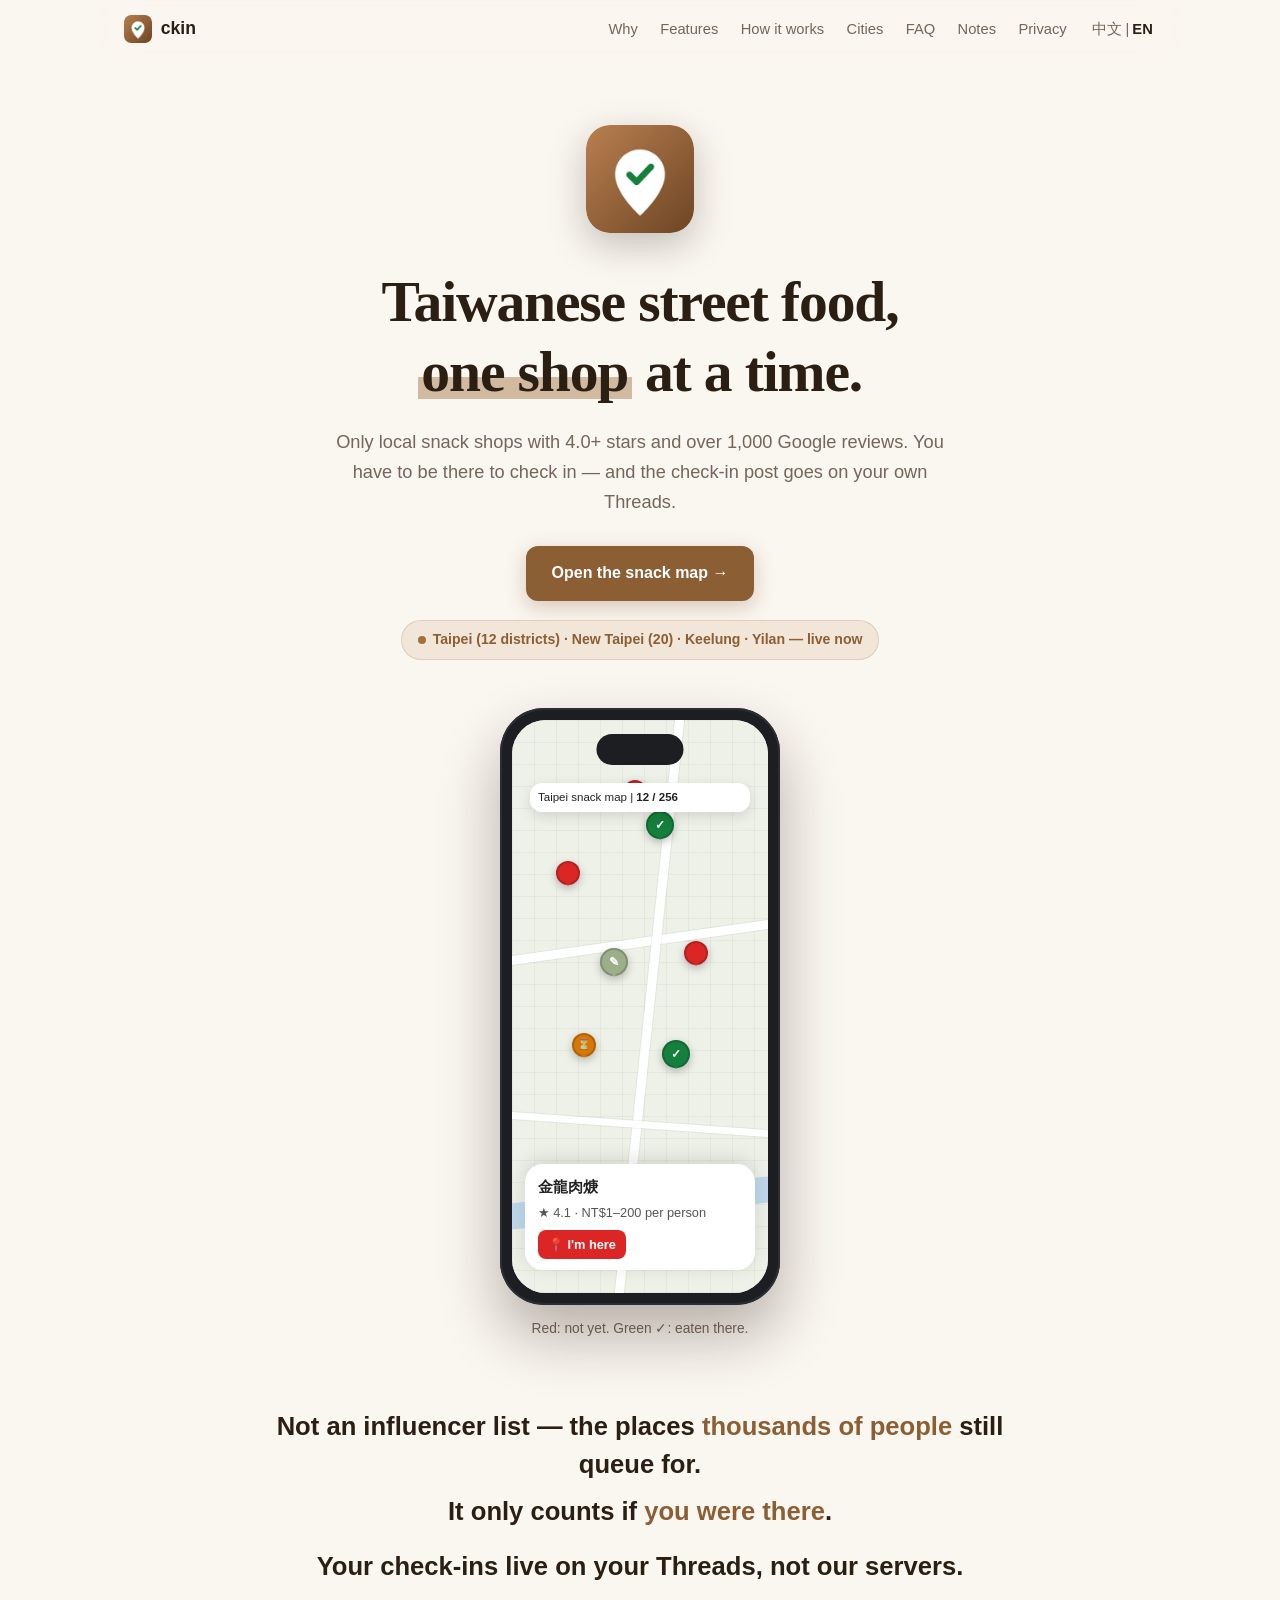
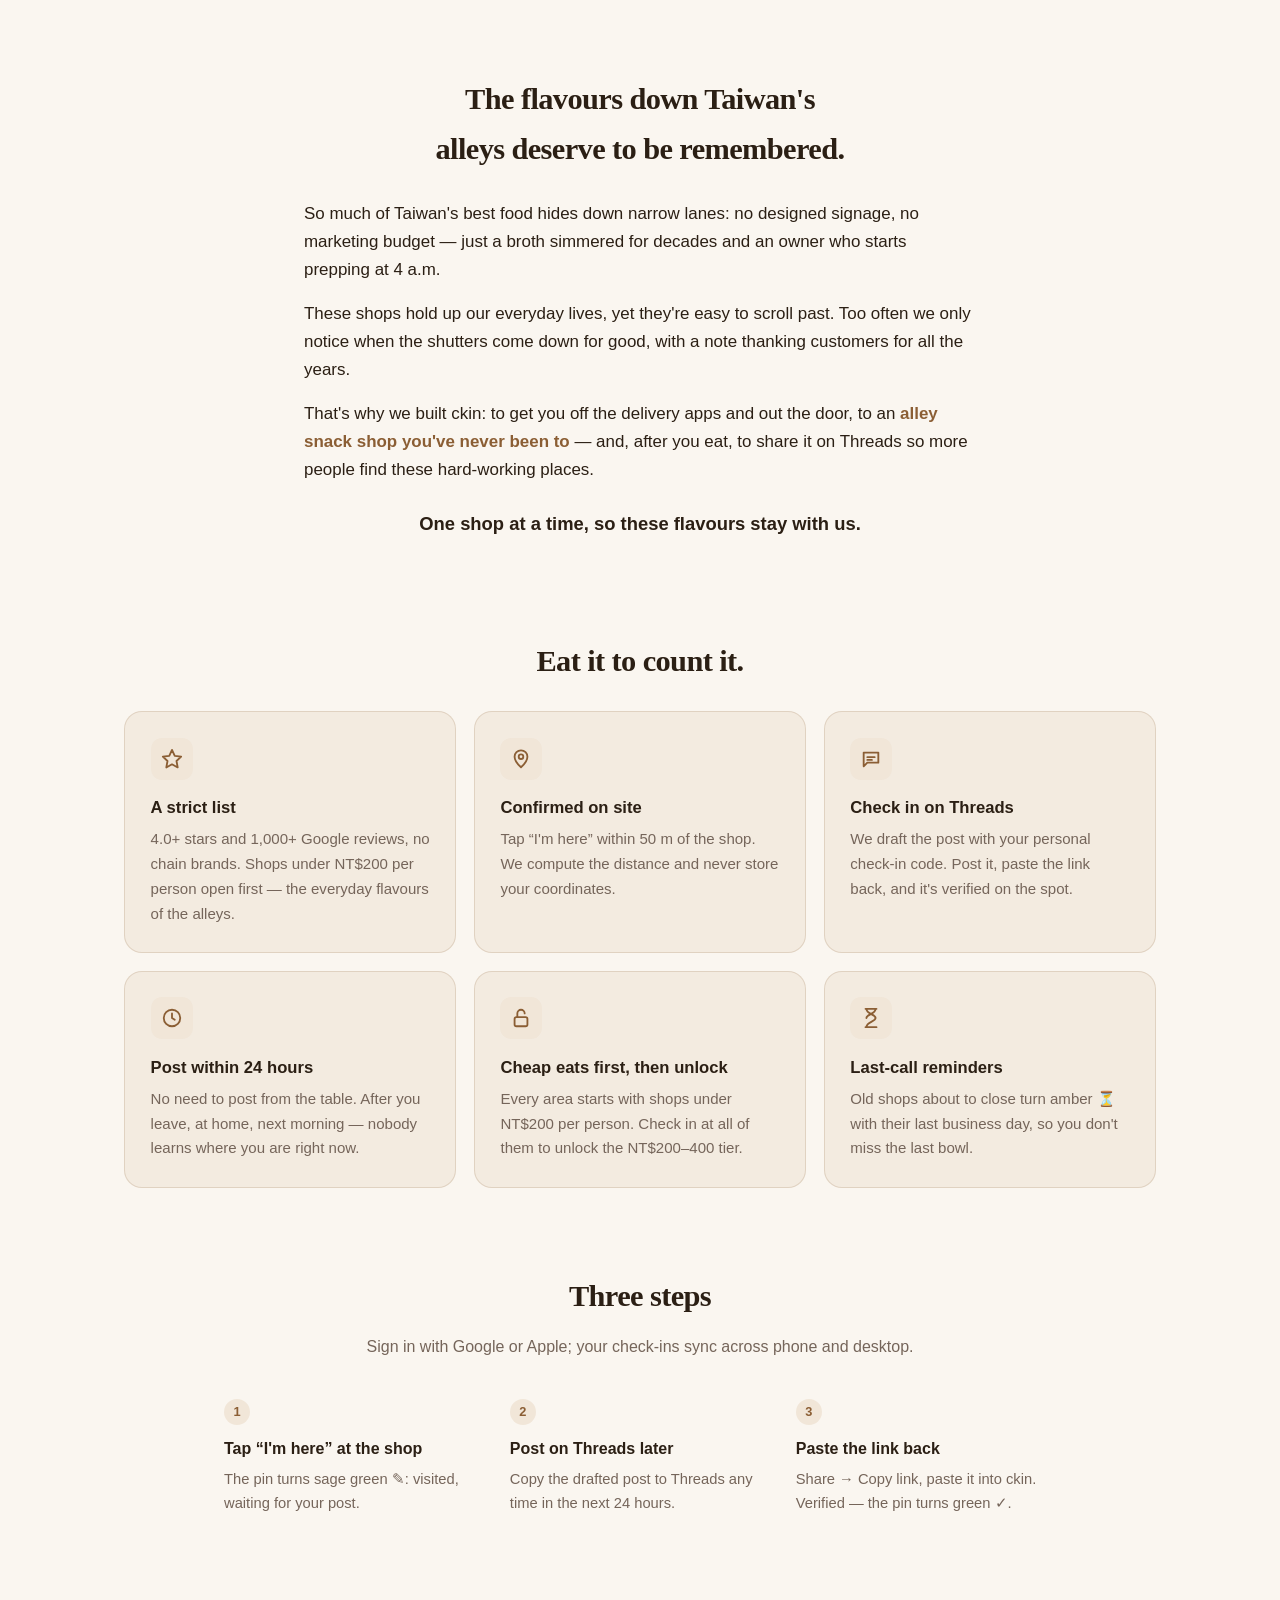
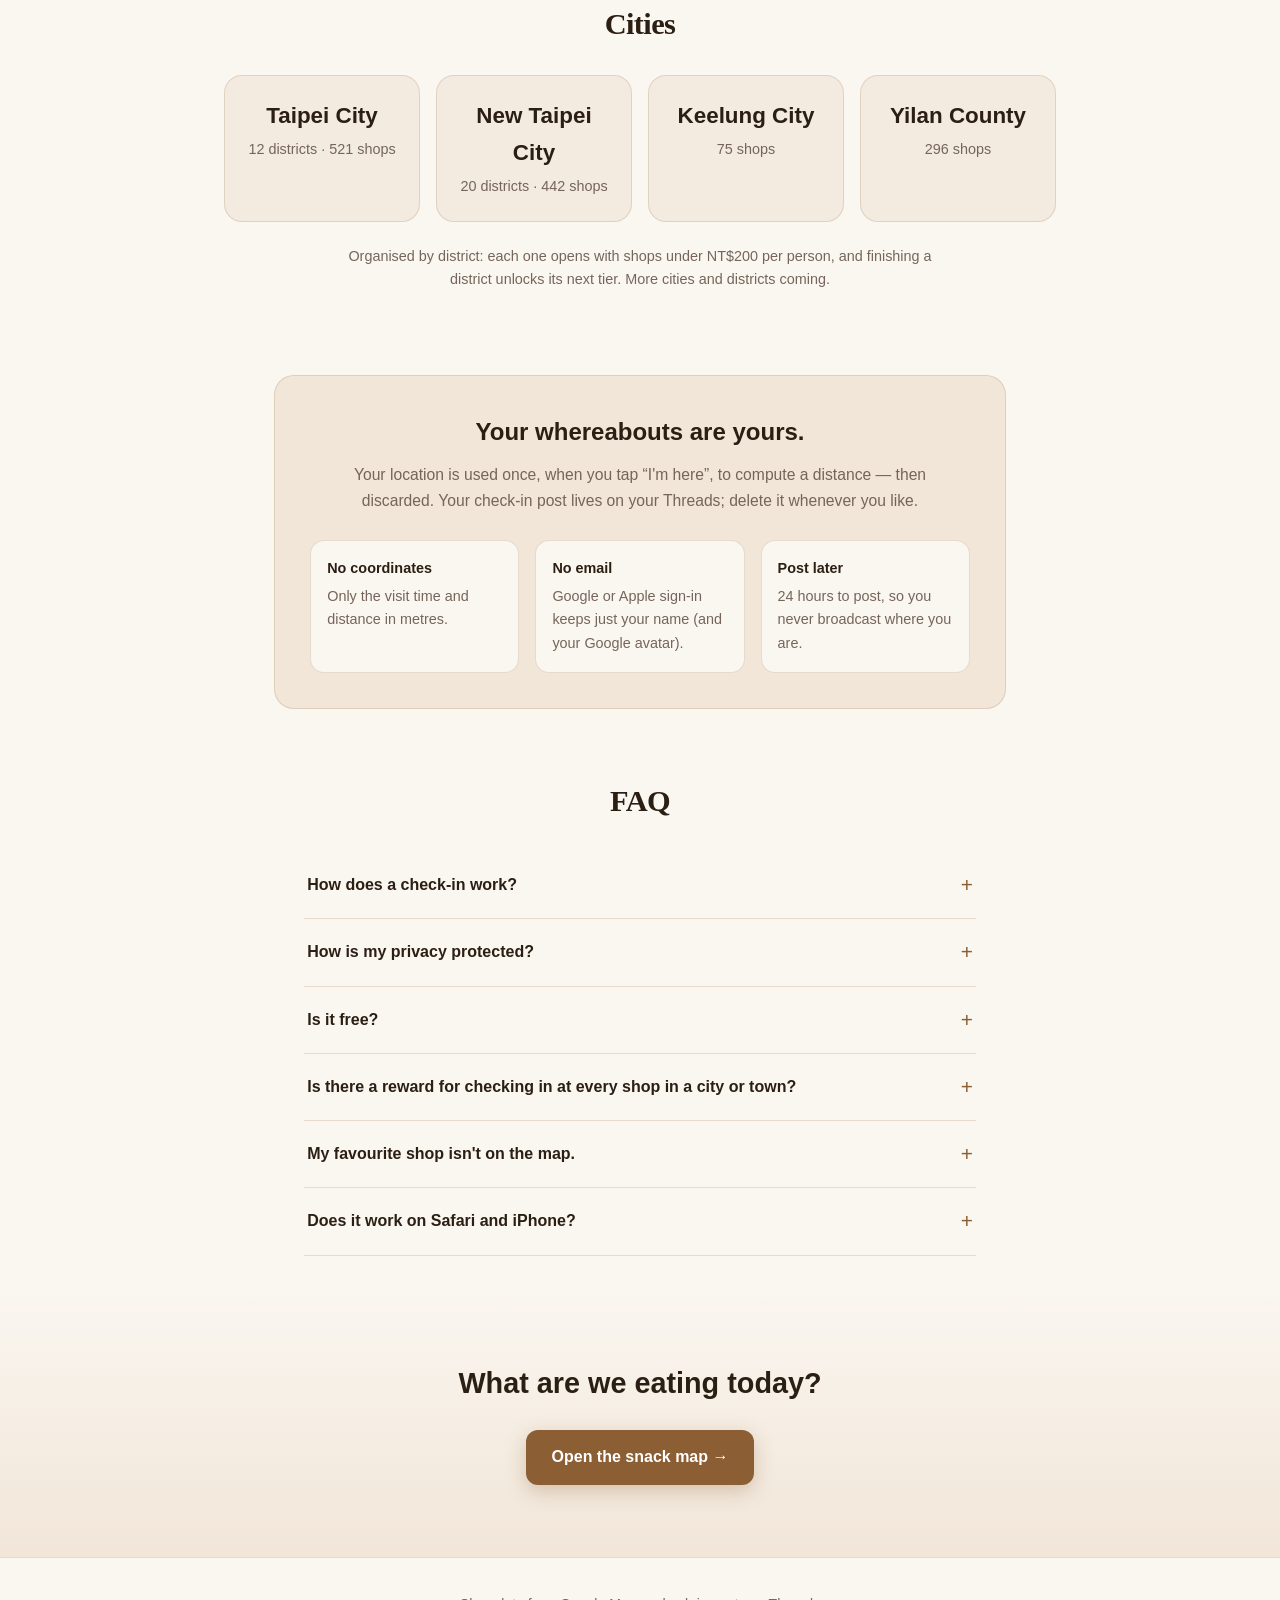
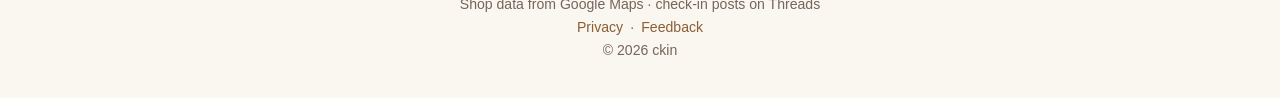
==== en/index.html @ 85f46db8 "Privacy: Sign in with Apple, account linking and in-app deletion" ====
<!DOCTYPE html>
<html lang="en">
<head>
  <meta charset="utf-8">
  <meta name="viewport" content="width=device-width, initial-scale=1">
  <title>ckin — Taiwanese street food, one shop at a time.</title>
  <meta name="description" content="A check-in map of Taiwan's best-loved snack shops: 4.0+ stars and 1,000+ Google reviews. Check in on site, post it on Threads, unlock the next price tier.">
  <meta property="og:title" content="ckin — Taiwanese street food, one shop at a time.">
  <meta property="og:description" content="Snack shops thousands of people have rated. It only counts if you were there — and your check-in lives on your own Threads.">
  <meta property="og:image" content="https://www.ckin.cc/en/og.png">
  <meta property="og:url" content="https://www.ckin.cc/en/">
  <meta property="og:type" content="website">
  <meta property="og:image:width" content="1200">
  <meta property="og:image:height" content="630">
  <meta property="og:site_name" content="ckin">
  <meta property="og:locale" content="en_US">
  <meta name="twitter:card" content="summary_large_image">
  <meta name="twitter:image" content="https://www.ckin.cc/en/og.png">
  <link rel="alternate" hreflang="zh-Hant" href="https://www.ckin.cc/">
  <link rel="alternate" hreflang="en" href="https://www.ckin.cc/en/">
  <link rel="alternate" hreflang="x-default" href="https://www.ckin.cc/">
  <link rel="canonical" href="https://www.ckin.cc/en/">
  <link rel="icon" type="image/png" href="/favicon.png">
  <link rel="apple-touch-icon" href="/apple-touch-icon.png">
  <meta name="theme-color" content="#8B5E34">
  <link rel="stylesheet" href="/site.css">
</head>
<body>
  <nav>
    <a class="brand" href="/en/"><img src="/icon.png" alt="" width="28" height="28">ckin</a>
    <div class="links">
      <a href="#story">Why</a>
      <a href="#features">Features</a>
      <a href="#how">How it works</a>
      <a href="#cities">Cities</a>
      <a href="#faq">FAQ</a>
      <a href="/zh/notes/">Notes</a>
      <a href="/privacy/">Privacy</a>
      <span class="lang"><a href="/">中文</a>|<a class="active" href="/en/">EN</a></span>
    </div>
  </nav>

  <header class="hero">
    <img class="app-icon" src="/icon.png" alt="ckin" width="108" height="108">
    <h1>Taiwanese street food, <em>one shop</em> at a time.</h1>
    <p class="sub">Only local snack shops with 4.0+ stars and over 1,000 Google reviews. You have to be there to check in — and the check-in post goes on your own Threads.</p>
    <div class="hero-cta"><a class="cta" href="https://ckin.cc/taipei">Open the snack map →</a></div>
    <span class="badge">Taipei (12 districts) · New Taipei (20) · Keelung · Yilan — live now</span>

    <div class="phone" aria-hidden="true">
      <div class="screen">
        <div class="island"></div>
        <div class="map">
          <i class="road r1"></i><i class="road r2"></i><i class="road r3"></i><i class="river"></i>
          <span class="pin todo" style="left:22%;top:30%"></span>
          <span class="pin done" style="left:58%;top:22%">✓</span>
          <span class="pin visited" style="left:40%;top:46%">✎</span>
          <span class="pin todo" style="left:72%;top:44%"></span>
          <span class="pin closing" style="left:28%;top:60%">⏳</span>
          <span class="pin done" style="left:64%;top:62%">✓</span>
          <span class="pin todo" style="left:48%;top:16%"></span>
        </div>
        <div class="mapchip">Taipei snack map | <b>12 / 256</b></div>
        <div class="sheet">
          <b>金龍肉焿</b>
          <span>★ 4.1 · NT$1–200 per person</span>
          <span class="go">📍 I'm here</span>
        </div>
      </div>
    </div>
    <p class="caption">Red: not yet. Green ✓: eaten there.</p>
  </header>

  <section class="stance" aria-label="What we believe">
    <p>Not an influencer list — the places <em>thousands of people</em> still queue for.</p>
    <p>It only counts if <em>you were there</em>.</p>
    <p class="last">Your check-ins live on your Threads, not our servers.</p>
  </section>

  <section class="story" id="story" aria-labelledby="story-title">
    <h2 id="story-title" class="section-title">The flavours down Taiwan's alleys deserve to be remembered.</h2>
    <p>So much of Taiwan's best food hides down narrow lanes: no designed signage, no marketing budget — just a broth simmered for decades and an owner who starts prepping at 4 a.m.</p>
    <p>These shops hold up our everyday lives, yet they're easy to scroll past. Too often we only notice when the shutters come down for good, with a note thanking customers for all the years.</p>
    <p>That's why we built ckin: to get you off the delivery apps and out the door, to an <em>alley snack shop you've never been to</em> — and, after you eat, to share it on Threads so more people find these hard-working places.</p>
    <p class="sign">One shop at a time, so these flavours stay with us.</p>
  </section>

  <section class="features" id="features">
    <h2 class="section-title">Eat it to count it.</h2>
    <div class="features-grid">
      <div class="feature"><div class="icon"><svg viewBox="0 0 24 24"><path d="M12 2l3 6.5 7 .9-5.1 4.8 1.3 7-6.2-3.4-6.2 3.4 1.3-7L2 9.4l7-.9z"/></svg></div>
        <h3>A strict list</h3><p>4.0+ stars and 1,000+ Google reviews, no chain brands. Shops under NT$200 per person open first — the everyday flavours of the alleys.</p></div>
      <div class="feature"><div class="icon"><svg viewBox="0 0 24 24"><path d="M12 21s-7-6.2-7-11.5A7 7 0 0 1 19 9.5C19 14.8 12 21 12 21z"/><circle cx="12" cy="9.5" r="2.5"/></svg></div>
        <h3>Confirmed on site</h3><p>Tap “I'm here” within 50 m of the shop. We compute the distance and never store your coordinates.</p></div>
      <div class="feature"><div class="icon"><svg viewBox="0 0 24 24"><path d="M4 5h16v11H8l-4 4z"/><path d="M8 10h8M8 13h5"/></svg></div>
        <h3>Check in on Threads</h3><p>We draft the post with your personal check-in code. Post it, paste the link back, and it's verified on the spot.</p></div>
      <div class="feature"><div class="icon"><svg viewBox="0 0 24 24"><circle cx="12" cy="12" r="9"/><path d="M12 7v5l3 2"/></svg></div>
        <h3>Post within 24 hours</h3><p>No need to post from the table. After you leave, at home, next morning — nobody learns where you are right now.</p></div>
      <div class="feature"><div class="icon"><svg viewBox="0 0 24 24"><rect x="5" y="11" width="14" height="10" rx="2"/><path d="M8 11V7a4 4 0 0 1 8 0"/></svg></div>
        <h3>Cheap eats first, then unlock</h3><p>Every area starts with shops under NT$200 per person. Check in at all of them to unlock the NT$200–400 tier.</p></div>
      <div class="feature"><div class="icon"><svg viewBox="0 0 24 24"><path d="M6 2h12M6 22h12M7 2c0 6 10 6 10 10S7 16 7 22M17 2c0 6-10 6-10 10"/></svg></div>
        <h3>Last-call reminders</h3><p>Old shops about to close turn amber ⏳ with their last business day, so you don't miss the last bowl.</p></div>
    </div>
  </section>

  <section class="how" id="how">
    <h2 class="section-title">Three steps</h2>
    <p class="section-sub">Sign in with Google or Apple; your check-ins sync across phone and desktop.</p>
    <div class="steps">
      <div class="step"><div class="num">1</div><h3>Tap “I'm here” at the shop</h3><p>The pin turns sage green ✎: visited, waiting for your post.</p></div>
      <div class="step"><div class="num">2</div><h3>Post on Threads later</h3><p>Copy the drafted post to Threads any time in the next 24 hours.</p></div>
      <div class="step"><div class="num">3</div><h3>Paste the link back</h3><p>Share → Copy link, paste it into ckin. Verified — the pin turns green ✓.</p></div>
    </div>
  </section>

  <section class="cities" id="cities">
    <h2 class="section-title">Cities</h2>
    <div class="city-grid">
      <a class="city" href="https://ckin.cc/taipei"><b>Taipei City</b><span>12 districts · 521 shops</span></a>
      <a class="city" href="https://ckin.cc/newtaipei"><b>New Taipei City</b><span>20 districts · 442 shops</span></a>
      <a class="city" href="https://ckin.cc/keelung"><b>Keelung City</b><span>75 shops</span></a>
      <a class="city" href="https://ckin.cc/yilan"><b>Yilan County</b><span>296 shops</span></a>
    </div>
    <p class="plans-note">Organised by district: each one opens with shops under NT$200 per person, and finishing a district unlocks its next tier. More cities and districts coming.</p>
  </section>

  <section class="privacy">
    <div class="privacy-card">
      <h2>Your whereabouts are yours.</h2>
      <p>Your location is used once, when you tap “I'm here”, to compute a distance — then discarded. Your check-in post lives on your Threads; delete it whenever you like.</p>
      <div class="pillars">
        <div class="pillar"><b>No coordinates</b><span>Only the visit time and distance in metres.</span></div>
        <div class="pillar"><b>No email</b><span>Google or Apple sign-in keeps just your name (and your Google avatar).</span></div>
        <div class="pillar"><b>Post later</b><span>24 hours to post, so you never broadcast where you are.</span></div>
      </div>
    </div>
  </section>

  <section class="faq" id="faq">
    <h2 class="section-title">FAQ</h2>
    <details><summary>How does a check-in work?</summary>
      <p>① At the shop, open its card and tap “📍 I'm here”. ② We draft a post with the shop's link and your personal check-in code (the <code>?c=CK…</code> at the end) — post it on Threads. ③ Tap Share → Copy link on your post and paste it into ckin. We read that public post, confirm your code, and the pin turns green ✓. Codes are unique per person and shop, so someone else's post won't work.</p></details>
    <details><summary>How is my privacy protected?</summary>
      <p>Your location is sent only when you tap “I'm here”, used to compute a distance, and not kept — we store only the visit time and distance. Google or Apple sign-in keeps your name (and your Google avatar), not your email, and you can delete your account from the account menu at any time. We read only the one public Threads post you paste; no Threads authorization needed. You have 24 hours to post, so your post never reveals where you are right now. See the <a href="/privacy/">privacy policy</a>.</p></details>
    <details><summary>Is it free?</summary>
      <p>Checking in is completely free. Each area starts with shops under NT$200 per person; check in at all of them to unlock the next price tier.</p></details>
    <details><summary>Is there a reward for checking in at every shop in a city or town?</summary>
      <p>Yes. We're designing an achievement system with badges for people who complete every check-in in a city or town. Every check-in you make now will count.</p></details>
    <details><summary>My favourite shop isn't on the map.</summary>
      <p>It may be locked: pricier shops appear once you've checked in at every shop in the area's current tier. Otherwise it probably has fewer than 1,000 Google reviews or a rating below 4.0. Suggest it on <a href="https://github.com/oablab/ckin-site/issues">GitHub Issues</a> with a Google Maps link — we may lower the review threshold to bring in more small shops. New cities and closed shops are welcome there too.</p></details>
    <details><summary>Does it work on Safari and iPhone?</summary>
      <p>Yes. On iPhone and Safari, Google sign-in uses a full-page redirect. Allow Safari to use your location when checking in (Settings → Privacy → Location Services → Safari).</p></details>
  </section>

  <section class="bottom-cta">
    <h2>What are we eating today?</h2>
    <a class="cta" href="https://ckin.cc/taipei">Open the snack map →</a>
  </section>

  <footer>
    <div>Shop data from Google Maps · check-in posts on Threads</div>
    <div><a href="/privacy/">Privacy</a> · <a href="https://github.com/oablab/ckin-site/issues">Feedback</a></div>
    <div>© 2026 ckin</div>
  </footer>
</body>
</html>
---- site.css ----
/* ckin — shared site styles. Layout conventions follow odimeet.app / foldic.app. */
:root {
  --accent: #A0703F;        /* 茶湯棕 */
  --accent-deep: #8B5E34;
  --accent-tint: #F1E6D8;
  --ink: #2B1F14;
  --muted: #75655A;
  --bg: #FAF6F0;
  --card: #F3EBE0;
  --border: rgba(139, 94, 52, 0.18);
  --shadow: 0 24px 80px rgba(43, 31, 20, 0.16);
  --done: #15803d; --todo: #dc2626; --visited: #9caf88; --closing: #d97706;
}
@media (prefers-color-scheme: dark) {
  :root {
    --accent: #C9955F;
    --accent-deep: #DDB07E;
    --accent-tint: #33271B;
    --ink: #F1EAE1;
    --muted: #B3A392;
    --bg: #151110;
    --card: #1F1915;
    --border: rgba(201, 149, 95, 0.22);
    --shadow: 0 24px 80px rgba(0, 0, 0, 0.55);
  }
}
* { box-sizing: border-box; margin: 0; padding: 0; }
html { scroll-behavior: smooth; }
body {
  font-family: "PingFang TC", "SF Pro TC", -apple-system, BlinkMacSystemFont, "Noto Sans TC", "Heiti TC", "Microsoft JhengHei", sans-serif;
  color: var(--ink); background: var(--bg); line-height: 1.75; letter-spacing: 0.01em; -webkit-font-smoothing: antialiased;
}
html[lang="en"] body { font-family: -apple-system, BlinkMacSystemFont, "SF Pro Text", "Segoe UI", Roboto, sans-serif; line-height: 1.65; letter-spacing: 0; }
a:focus-visible, summary:focus-visible { outline: 3px solid var(--accent); outline-offset: 3px; border-radius: 6px; }

nav {
  position: sticky; top: 0; z-index: 10;
  display: flex; align-items: center; justify-content: space-between;
  max-width: 1080px; margin: 0 auto; padding: 0.9rem 1.5rem;
  backdrop-filter: saturate(180%) blur(16px); background: color-mix(in srgb, var(--bg) 78%, transparent);
}
nav .brand { display: flex; align-items: center; gap: 0.55rem; font-weight: 800; font-size: 1.1rem; text-decoration: none; color: var(--ink); }
nav .brand img { width: 28px; height: 28px; border-radius: 7px; }
nav .links { display: flex; align-items: center; flex-wrap: wrap; }
nav .links a { color: var(--muted); text-decoration: none; margin-left: 1.4rem; font-size: 0.92rem; }
nav .links a:hover { color: var(--accent-deep); }
nav .lang { margin-left: 1.4rem; font-size: 0.9rem; color: var(--muted); }
nav .lang a { margin: 0 0.15rem; }
nav .lang a.active { color: var(--ink); font-weight: 700; }
/* Mobile: brand on top, links in one horizontally scrollable row (keeps the sticky nav short). */
@media (max-width: 720px) {
  nav { flex-direction: column; align-items: stretch; gap: 0.3rem; padding: 0.55rem 1rem 0.45rem; }
  nav .brand { justify-content: center; }
  nav .links { flex-wrap: nowrap; overflow-x: auto; gap: 1.1rem; justify-content: flex-start; scrollbar-width: none;
    -webkit-overflow-scrolling: touch; mask-image: linear-gradient(90deg, #000 88%, transparent); padding-bottom: 2px; }
  nav .links::-webkit-scrollbar { display: none; }
  nav .links a, nav .lang { margin-left: 0; font-size: 0.86rem; white-space: nowrap; flex: 0 0 auto; }
  @media (min-width: 420px) { nav .links { justify-content: center; mask-image: none; } }
}

.hero { max-width: 1080px; margin: 0 auto; padding: 4.2rem 1.5rem 0; text-align: center; }
.hero .app-icon { width: 108px; height: 108px; border-radius: 24px; box-shadow: 0 12px 36px rgba(43, 29, 20, 0.25); margin-bottom: 1.6rem; }
.hero h1 { font-size: clamp(2.3rem, 7vw, 3.6rem); line-height: 1.22; font-weight: 900; max-width: 860px; margin: 0 auto; text-wrap: balance; }
html[lang="en"] .hero h1 { font-family: "New York", Georgia, "Times New Roman", serif; font-weight: 700; letter-spacing: -0.02em; }
.hero h1 em {
  font-style: normal; padding: 0 0.06em;
  background: linear-gradient(transparent 58%, color-mix(in srgb, var(--accent) 45%, transparent) 58%, color-mix(in srgb, var(--accent) 45%, transparent) 94%, transparent 94%);
}
.hero p.sub { color: var(--muted); font-size: 1.14rem; max-width: 640px; margin: 1.2rem auto 0; }
.hero-cta { margin-top: 1.8rem; }
.badge {
  display: inline-flex; align-items: center; gap: 0.45rem; margin-top: 1.2rem;
  font-size: 0.88rem; font-weight: 600; color: var(--accent-deep);
  background: var(--accent-tint); border: 1px solid var(--border); padding: 0.45rem 1rem; border-radius: 999px;
}
.badge::before { content: ""; width: 8px; height: 8px; border-radius: 50%; background: var(--accent); animation: pulse 2.4s ease-in-out infinite; }
@keyframes pulse { 0%, 100% { opacity: 1; } 50% { opacity: 0.35; } }
.hero .caption { color: var(--muted); font-size: 0.86rem; margin-top: 0.8rem; }

/* Live hero: a phone showing the snack map */
.phone {
  position: relative; margin: 3rem auto 0; width: min(280px, 70vw); aspect-ratio: 9 / 19.2;
  border-radius: 44px; background: #1c1e22; padding: 12px;
  box-shadow: 0 30px 60px rgba(43, 29, 20, 0.32), inset 0 0 0 2px #2a2d33;
}
.phone .screen { position: relative; width: 100%; height: 100%; border-radius: 34px; overflow: hidden; background: #EEF1E8; }
.phone .island { position: absolute; z-index: 3; top: 14px; left: 50%; transform: translateX(-50%); width: 34%; height: 5.5%; border-radius: 999px; background: #1c1e22; }
.phone .map { position: absolute; inset: 0; background:
  linear-gradient(90deg, rgba(0,0,0,.04) 1px, transparent 1px) 0 0 / 22px 22px,
  linear-gradient(rgba(0,0,0,.04) 1px, transparent 1px) 0 0 / 22px 22px, #EEF1E8; }
.phone .road { position: absolute; background: #fff; border-radius: 6px; box-shadow: 0 0 0 1px rgba(0,0,0,.05); }
.phone .r1 { left: -5%; right: -5%; top: 38%; height: 9px; transform: rotate(-8deg); }
.phone .r2 { top: -5%; bottom: -5%; left: 52%; width: 9px; transform: rotate(6deg); }
.phone .r3 { left: -5%; right: -5%; top: 70%; height: 7px; transform: rotate(4deg); }
.phone .river { position: absolute; left: -10%; right: -10%; top: 82%; height: 26px; background: #BFD9EA; transform: rotate(-6deg); }
/* Map pins: round head + tail, glyph stays upright */
.pin {
  --c: var(--todo); position: absolute; width: 24px; height: 24px; margin: -31px 0 0 -12px;
  border-radius: 50%; background: var(--c); border: 2px solid rgba(0,0,0,.18);
  display: flex; align-items: center; justify-content: center;
  color: #fff; font-size: 12px; font-weight: 800; line-height: 1; box-shadow: 0 3px 8px rgba(0,0,0,.25);
}
.pin::after { content: ""; position: absolute; left: 50%; bottom: -9px; translate: -50% 0; border: 6px solid transparent; border-top: 8px solid var(--c); }
.pin.done { --c: var(--done); width: 28px; height: 28px; margin: -35px 0 0 -14px; }
.pin.visited { --c: var(--visited); width: 28px; height: 28px; margin: -35px 0 0 -14px; animation: bob 2.2s ease-in-out infinite; }
.pin.closing { --c: var(--closing); font-size: 11px; }
@keyframes bob { 0%, 100% { translate: 0 0; } 50% { translate: 0 -5px; } }
@media (prefers-reduced-motion: reduce) { .pin.visited, .badge::before { animation: none; } }
.phone .mapchip {
  position: absolute; z-index: 2; top: 11%; left: 7%; right: 7%; background: #fff; color: #222;
  border-radius: 12px; padding: 0.45em 0.7em; font-size: clamp(0.58rem, 2.4vw, 0.72rem); text-align: left;
  box-shadow: 0 4px 14px rgba(0,0,0,.12);
}
.phone .sheet {
  position: absolute; z-index: 2; left: 5%; right: 5%; bottom: 4%; background: #fff; color: #222;
  border-radius: 18px; padding: 0.9em 1em; text-align: left; display: flex; flex-direction: column; gap: 0.15em;
  font-size: clamp(0.62rem, 2.6vw, 0.8rem); box-shadow: 0 -4px 20px rgba(0,0,0,.12);
}
.phone .sheet b { font-size: 1.15em; }
.phone .sheet span { color: #555; }
.phone .sheet .go { margin-top: 0.4em; align-self: flex-start; background: var(--todo); color: #fff; border-radius: 8px; padding: 0.3em 0.8em; font-weight: 700; }

section.stance { max-width: 820px; margin: 0 auto; padding: 3.6rem 1.5rem 0.4rem; text-align: center; }
.stance p { font-size: clamp(1.15rem, 3.2vw, 1.6rem); line-height: 1.5; font-weight: 700; margin: 0.55rem 0; }
.stance p em { font-style: normal; color: var(--accent-deep); }
.stance p.last { font-weight: 900; margin-top: 1rem; }

section.story { max-width: 720px; margin: 0 auto; padding: 4.6rem 1.5rem 0.4rem; }
.story p { font-size: 1.06rem; margin: 0 0 1rem; }
.story p em { font-style: normal; font-weight: 700; color: var(--accent-deep); }
.story p.sign { font-weight: 900; font-size: 1.15rem; text-align: center; margin-top: 1.6rem; }
h2.section-title { font-size: 1.9rem; font-weight: 900; margin-bottom: 1.6rem; text-align: center; text-wrap: balance; }
html[lang="en"] h2.section-title { font-family: "New York", Georgia, serif; font-weight: 700; letter-spacing: -0.02em; }
section.features { max-width: 1080px; margin: 0 auto; padding: 4.6rem 1.5rem 1rem; }
.features-grid { display: grid; grid-template-columns: repeat(auto-fit, minmax(280px, 1fr)); gap: 1.1rem; }
.feature { background: var(--card); border: 1px solid var(--border); border-radius: 18px; padding: 1.6rem; }
.feature .icon { width: 42px; height: 42px; border-radius: 11px; background: var(--accent-tint); display: flex; align-items: center; justify-content: center; margin-bottom: 0.9rem; }
.feature .icon svg { width: 22px; height: 22px; stroke: var(--accent-deep); fill: none; stroke-width: 2; stroke-linecap: round; stroke-linejoin: round; }
.feature h3 { font-size: 1.04rem; margin-bottom: 0.35rem; }
.feature p { font-size: 0.94rem; color: var(--muted); }

section.how { max-width: 880px; margin: 0 auto; padding: 4.2rem 1.5rem 1rem; text-align: center; }
p.section-sub { color: var(--muted); max-width: 560px; margin: -0.8rem auto 2.4rem; }
.steps { display: grid; grid-template-columns: repeat(auto-fit, minmax(200px, 1fr)); gap: 1.6rem; text-align: left; }
.step .num { font-size: 0.8rem; font-weight: 700; color: var(--accent-deep); background: var(--accent-tint); border-radius: 999px; width: 26px; height: 26px; display: flex; align-items: center; justify-content: center; margin-bottom: 0.7rem; }
.step h3 { font-size: 1rem; margin-bottom: 0.3rem; }
.step p { font-size: 0.92rem; color: var(--muted); }
.post-sample {
  max-width: 420px; margin: 2.6rem auto 0; text-align: left; background: var(--card); border: 1px solid var(--border);
  border-radius: 16px; padding: 1rem 1.2rem; font-size: 0.95rem;
}
.post-head { display: flex; align-items: center; gap: 0.5rem; margin-bottom: 0.4rem; }
.post-head .avatar { width: 28px; height: 28px; border-radius: 50%; background: linear-gradient(135deg, var(--accent), var(--closing)); }
.post-sample .tag { color: #1d64d8; }
.post-sample .link { color: #1d64d8; word-break: break-all; font-size: 0.85rem; }

section.cities { max-width: 880px; margin: 0 auto; padding: 4.2rem 1.5rem 1rem; text-align: center; }
.city-grid { display: grid; grid-template-columns: repeat(auto-fit, minmax(170px, 1fr)); gap: 1rem; }
.city { display: flex; flex-direction: column; gap: 0.2rem; text-decoration: none; color: var(--ink);
  background: var(--card); border: 1px solid var(--border); border-radius: 18px; padding: 1.4rem 1rem; transition: transform .15s, border-color .15s; }
.city:hover { transform: translateY(-3px); border-color: var(--accent); }
.city b { font-size: 1.4rem; font-weight: 900; }
.city span { color: var(--muted); font-size: 0.9rem; }
.plans-note { color: var(--muted); font-size: 0.9rem; max-width: 620px; margin: 1.4rem auto 0; }

section.privacy { max-width: 780px; margin: 4.2rem auto 0; padding: 0 1.5rem; }
.privacy-card { background: var(--accent-tint); border: 1px solid var(--border); border-radius: 20px; padding: 2.2rem; text-align: center; }
.privacy-card h2 { font-size: 1.5rem; font-weight: 900; margin-bottom: 0.7rem; }
.privacy-card p { color: var(--muted); font-size: 0.98rem; max-width: 640px; margin: 0 auto; }
.pillars { display: grid; grid-template-columns: repeat(auto-fit, minmax(180px, 1fr)); gap: 1rem; margin-top: 1.6rem; text-align: left; }
.pillar { background: var(--bg); border: 1px solid var(--border); border-radius: 14px; padding: 1rem; font-size: 0.9rem; }
.pillar b { display: block; margin-bottom: 0.25rem; }
.pillar span { color: var(--muted); }

section.faq { max-width: 720px; margin: 0 auto; padding: 4.2rem 1.5rem 2rem; }
.faq details { border-bottom: 1px solid var(--border); padding: 1rem 0.2rem; }
.faq summary { cursor: pointer; font-weight: 700; font-size: 1rem; list-style: none; display: flex; justify-content: space-between; align-items: center; gap: 0.6rem; }
.faq summary::-webkit-details-marker { display: none; }
.faq summary::after { content: "+"; color: var(--accent-deep); font-size: 1.3rem; font-weight: 400; flex-shrink: 0; }
.faq details[open] summary::after { content: "–"; }
.faq details p { color: var(--muted); font-size: 0.95rem; padding-top: 0.6rem; }
.faq details p a, .prose a { color: var(--accent-deep); font-weight: 600; text-decoration: underline; text-underline-offset: 2px; }

.bottom-cta { text-align: center; padding: 4.5rem 1.5rem; background: linear-gradient(180deg, transparent, var(--accent-tint)); }
.bottom-cta h2 { font-size: 1.8rem; font-weight: 900; margin-bottom: 1.4rem; }
.cta {
  display: inline-flex; align-items: center; gap: 0.5rem; background: var(--accent-deep); color: #fff; border-radius: 12px;
  padding: 0.9rem 1.6rem; font-weight: 700; font-size: 1rem; text-decoration: none; box-shadow: 0 6px 20px rgba(139, 94, 52, 0.3);
}
.cta:hover { background: var(--accent); }
@media (prefers-color-scheme: dark) { .cta { color: #151110; } }

footer { border-top: 1px solid var(--border); padding: 2.2rem 1.5rem; text-align: center; color: var(--muted); font-size: 0.88rem; }
footer a, nav .lang a { color: var(--accent-deep); text-decoration: none; margin: 0 0.2rem; }
nav .lang a { color: var(--muted); }

/* Privacy / long-form pages */
.prose { max-width: 720px; margin: 0 auto; padding: 3rem 1.5rem 4rem; }
.prose h1 { font-size: 2rem; font-weight: 900; margin-bottom: 0.4rem; }
.prose .updated { color: var(--muted); font-size: 0.9rem; margin-bottom: 2rem; }
.prose h2 { font-size: 1.2rem; margin: 2rem 0 0.5rem; }
.prose p, .prose li { color: var(--ink); font-size: 0.98rem; margin: 0.5rem 0; }
.prose ul { padding-left: 1.3rem; }

/* Dev notes (/zh/notes/) */
main.notes { max-width: 720px; margin: 0 auto; padding: 3rem 1.5rem 4rem; }
main.notes > h1 { font-size: 2rem; font-weight: 900; }
main.notes .intro { color: var(--muted); margin-top: 0.5rem; }
.note-list { list-style: none; margin-top: 2rem; padding: 0; }
.note-list li { border-top: 1px solid var(--border); padding: 1.4rem 0; }
.note-list a { text-decoration: none; color: var(--ink); display: block; }
.note-list .t { font-size: 1.35rem; font-weight: 800; line-height: 1.4; }
.note-list a:hover .t { color: var(--accent-deep); }
.note-list .d { color: var(--muted); font-size: 0.9rem; margin-top: 0.25rem; }
.note-list .s { color: var(--muted); margin-top: 0.45rem; font-size: 0.98rem; }
.backlink { display: inline-block; margin-bottom: 1.6rem; color: var(--muted); text-decoration: none; font-size: 0.92rem; }
.backlink:hover { color: var(--accent-deep); }
main.notes h1.title { font-size: clamp(1.7rem, 5vw, 2.2rem); font-weight: 900; line-height: 1.3; text-wrap: balance; }
main.notes .meta { color: var(--muted); font-size: 0.92rem; margin: 0.5rem 0 1.6rem; }
main.notes .lead { font-size: 1.12rem; font-weight: 700; color: var(--muted); margin: 0.9rem 0 0.3rem; }
article h2 { font-size: 1.4rem; font-weight: 800; margin: 2.4rem 0 0.8rem; }
article p { margin: 1rem 0; font-size: 1.02rem; }
article ul { margin: 1rem 0; padding-left: 1.3rem; }
article li { margin: 0.45rem 0; }
article a { color: var(--accent-deep); text-decoration: underline; text-decoration-color: var(--border); text-underline-offset: 3px; }
article a:hover { text-decoration-color: var(--accent-deep); }
article strong { font-weight: 800; }
article .quote { border-left: 4px solid var(--accent); background: var(--card); border-radius: 0 12px 12px 0; padding: 0.9rem 1.1rem; margin: 1.4rem 0; color: var(--muted); }
article .quote p { margin: 0.3rem 0; font-size: 0.98rem; }
article .pull { font-size: 1.25rem; font-weight: 800; text-align: center; margin: 2rem 0; color: var(--accent-deep); text-wrap: balance; }
article .note-cta { text-align: center; margin: 2.6rem 0 1rem; }
article figure { margin: 0 0 1.8rem; }
article figure.hero-photo { margin: 0.4rem 0 2rem; }
article figure img { width: 100%; height: auto; border-radius: 14px; border: 1px solid var(--border); display: block; }
article figcaption { color: var(--muted); font-size: 0.88rem; margin-top: 0.6rem; text-align: center; }
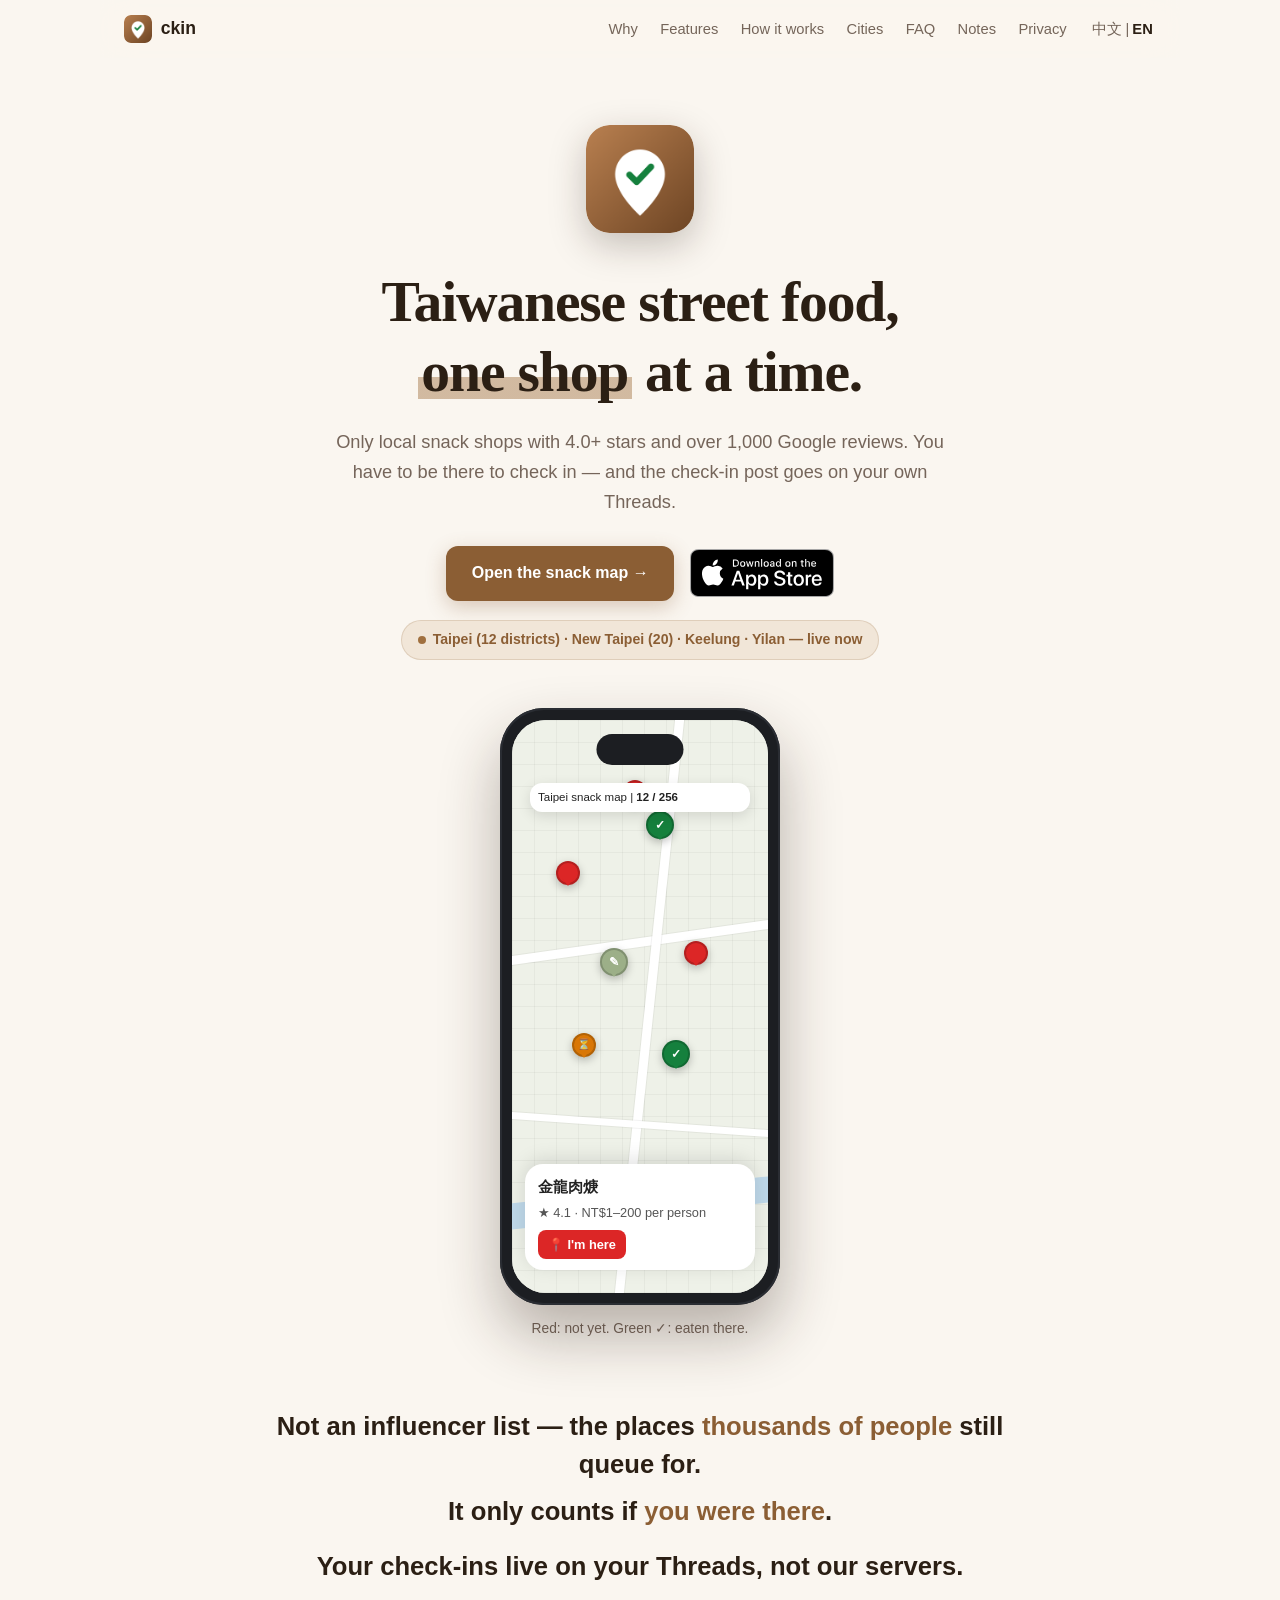
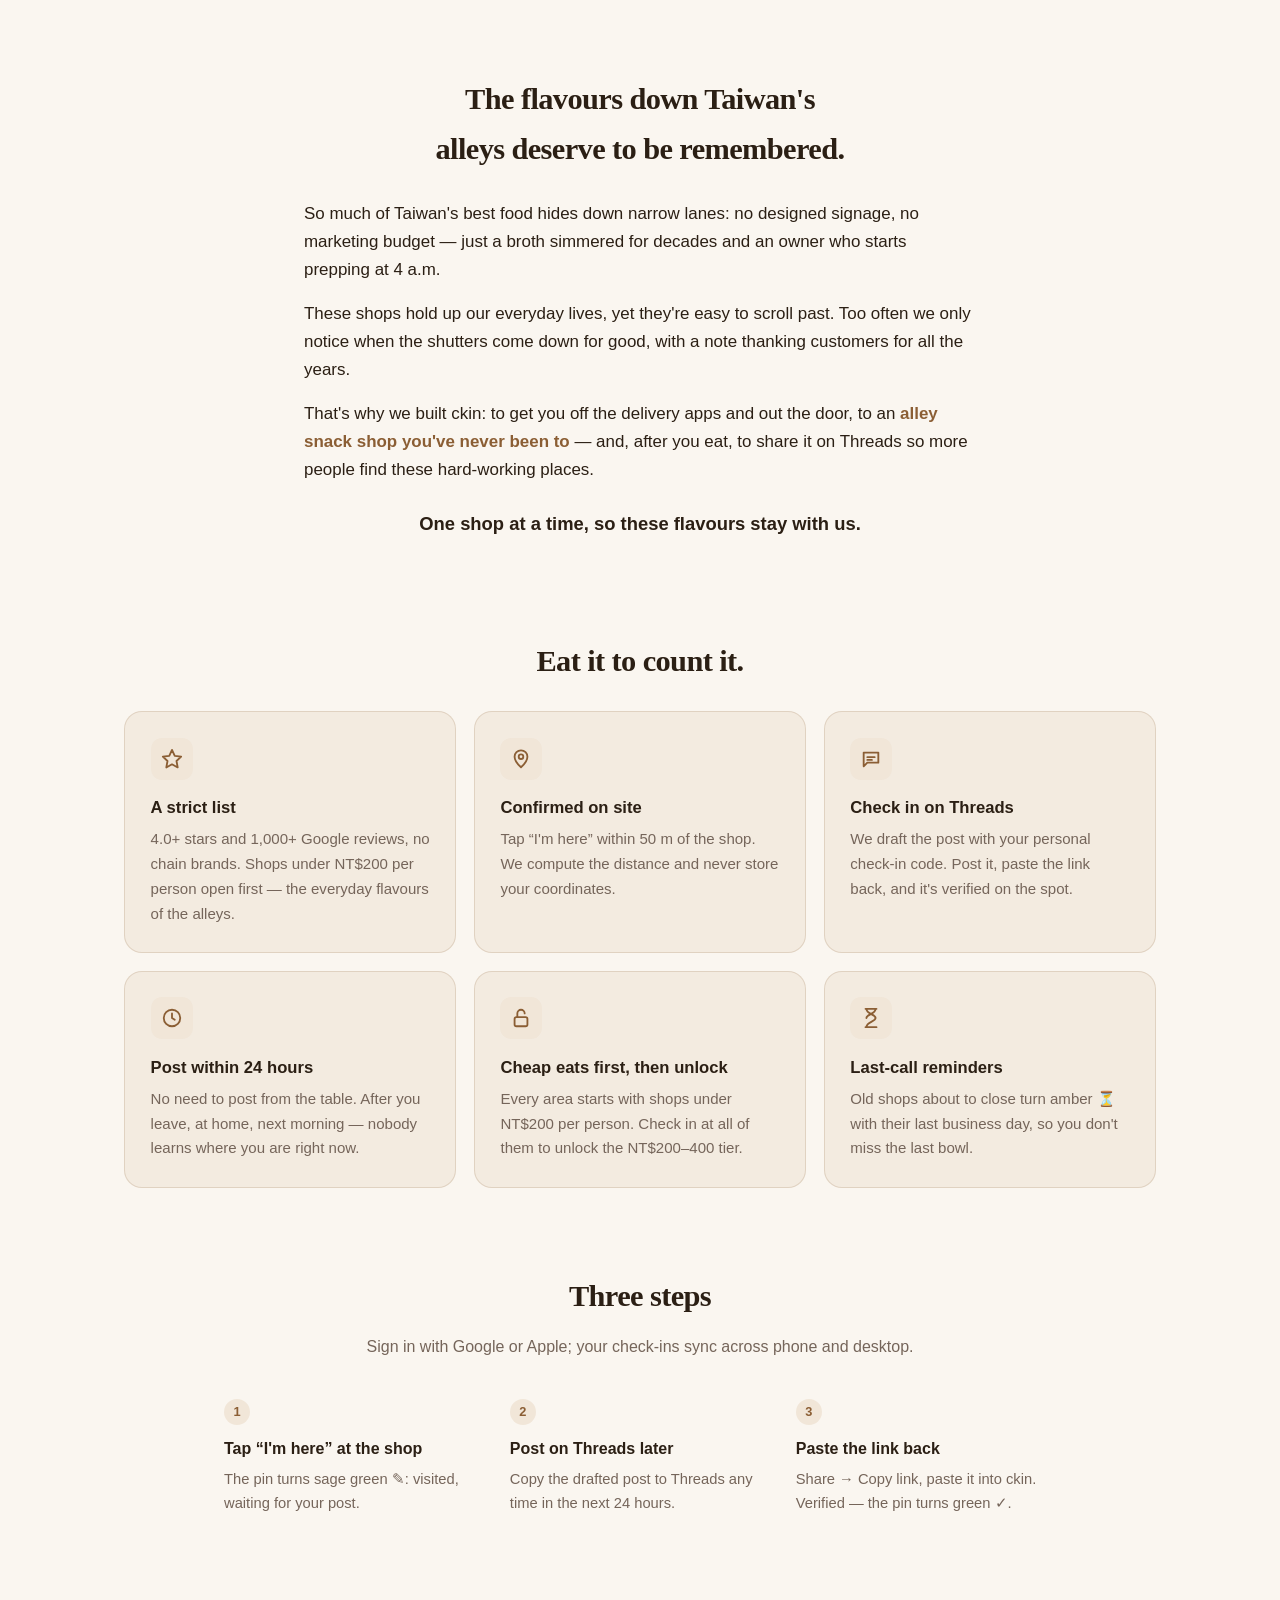
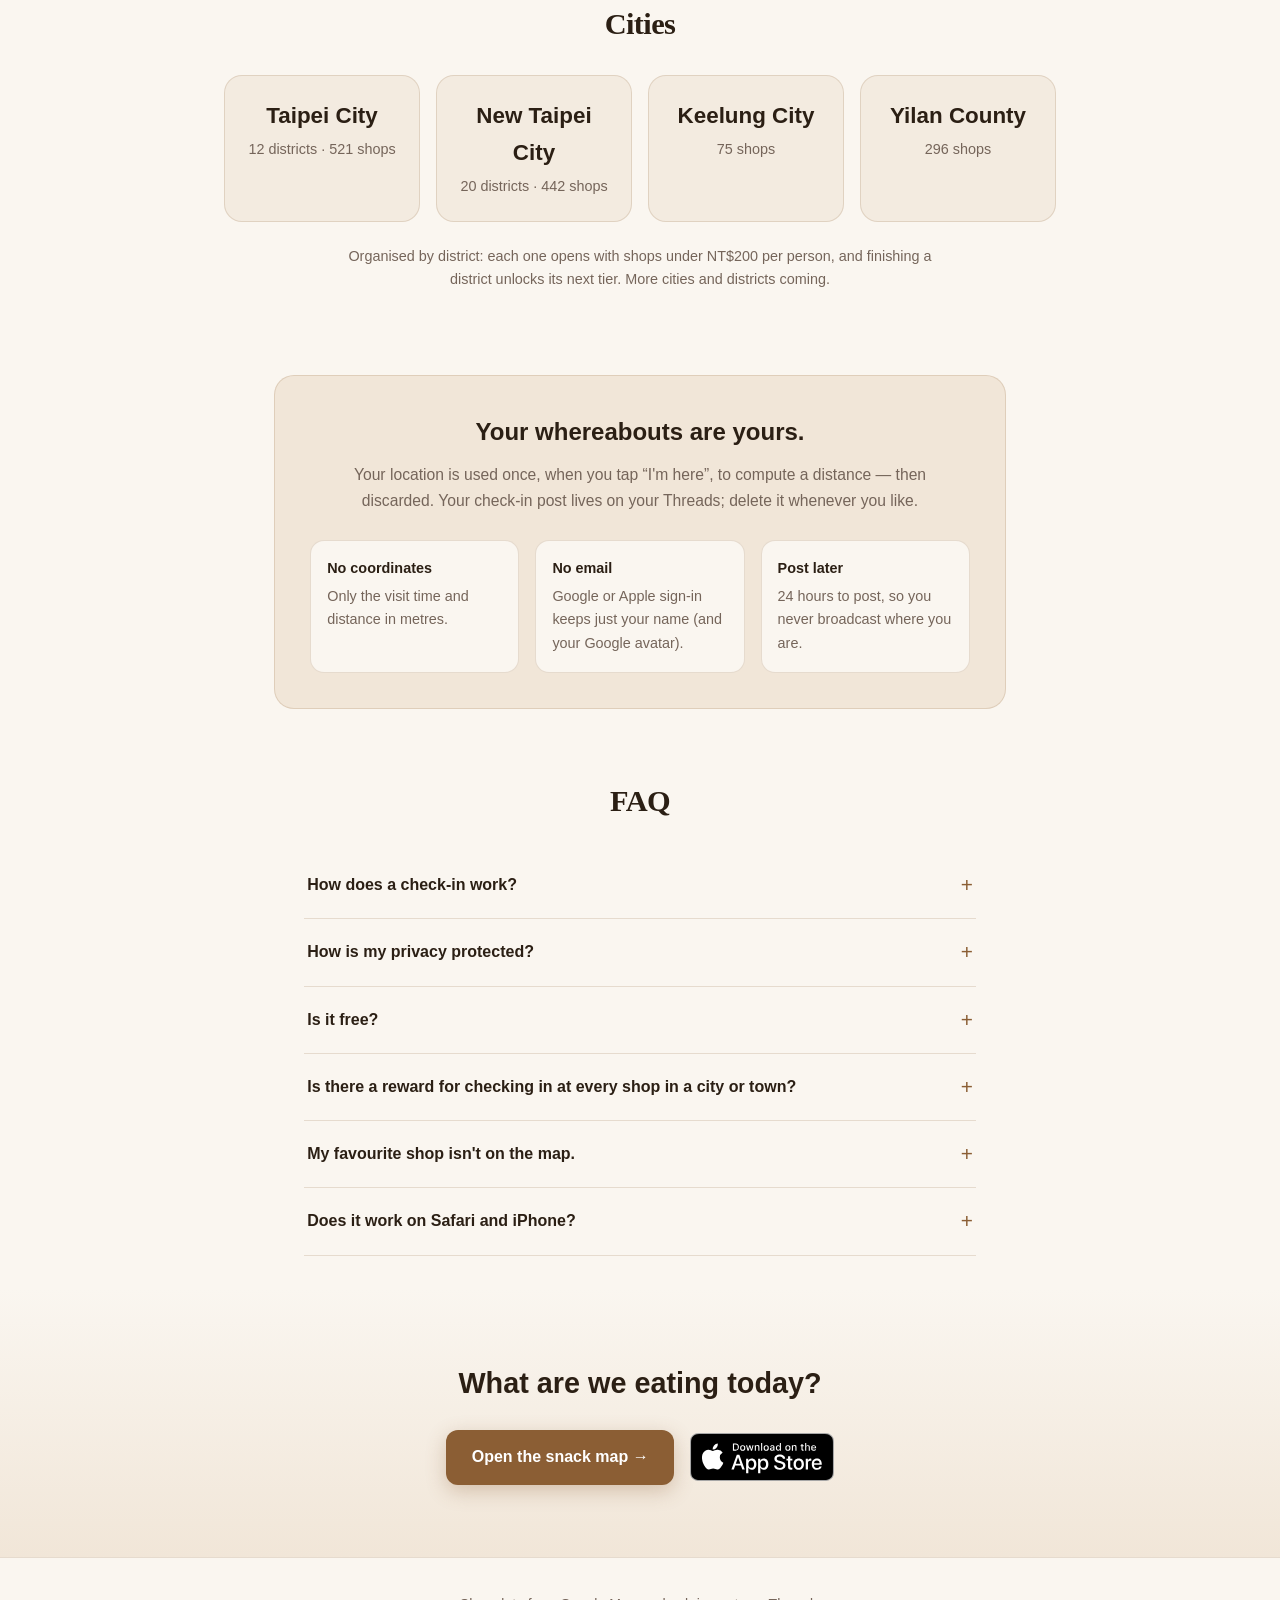
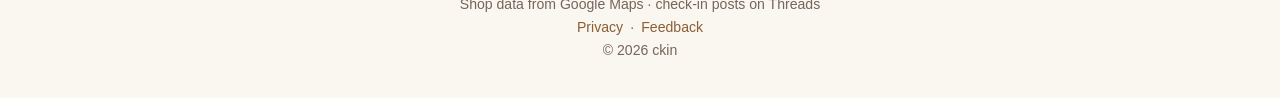
==== commit 55bcf599: "App Store badge: download link for the ckin iOS app Add Apple's official "Download on the App Store"" ====
--- a/en/index.html
+++ b/en/index.html
@@ -23,6 +23,7 @@
   <link rel="icon" type="image/png" href="/favicon.png">
   <link rel="apple-touch-icon" href="/apple-touch-icon.png">
   <meta name="theme-color" content="#8B5E34">
+  <meta name="apple-itunes-app" content="app-id=6829451051">
   <link rel="stylesheet" href="/site.css">
 </head>
 <body>
@@ -44,7 +45,10 @@
     <img class="app-icon" src="/icon.png" alt="ckin" width="108" height="108">
     <h1>Taiwanese street food, <em>one shop</em> at a time.</h1>
     <p class="sub">Only local snack shops with 4.0+ stars and over 1,000 Google reviews. You have to be there to check in — and the check-in post goes on your own Threads.</p>
-    <div class="hero-cta"><a class="cta" href="https://ckin.cc/taipei">Open the snack map →</a></div>
+    <div class="hero-cta cta-row">
+      <a class="cta" href="https://ckin.cc/taipei">Open the snack map →</a>
+      <a class="appstore" href="https://apps.apple.com/app/id6829451051"><img src="/appstore-badge-en.svg" alt="Download on the App Store" width="144" height="48"></a>
+    </div>
     <span class="badge">Taipei (12 districts) · New Taipei (20) · Keelung · Yilan — live now</span>
 
     <div class="phone" aria-hidden="true">
@@ -154,7 +158,10 @@
 
   <section class="bottom-cta">
     <h2>What are we eating today?</h2>
-    <a class="cta" href="https://ckin.cc/taipei">Open the snack map →</a>
+    <div class="cta-row">
+      <a class="cta" href="https://ckin.cc/taipei">Open the snack map →</a>
+      <a class="appstore" href="https://apps.apple.com/app/id6829451051"><img src="/appstore-badge-en.svg" alt="Download on the App Store" width="144" height="48"></a>
+    </div>
   </section>
 
   <footer>
--- a/site.css
+++ b/site.css
@@ -68,6 +68,11 @@
 }
 .hero p.sub { color: var(--muted); font-size: 1.14rem; max-width: 640px; margin: 1.2rem auto 0; }
 .hero-cta { margin-top: 1.8rem; }
+/* Map CTA + App Store badge side by side, wrapping on narrow screens.
+   Badge: Apple artwork unmodified, 48px tall (Apple min 40px), gap ≥ ¼ badge height of clear space. */
+.cta-row { display: flex; flex-wrap: wrap; justify-content: center; align-items: center; gap: 1rem; }
+.appstore { display: inline-block; line-height: 0; }
+.appstore img { height: 48px; width: auto; display: block; }
 .badge {
   display: inline-flex; align-items: center; gap: 0.45rem; margin-top: 1.2rem;
   font-size: 0.88rem; font-weight: 600; color: var(--accent-deep);
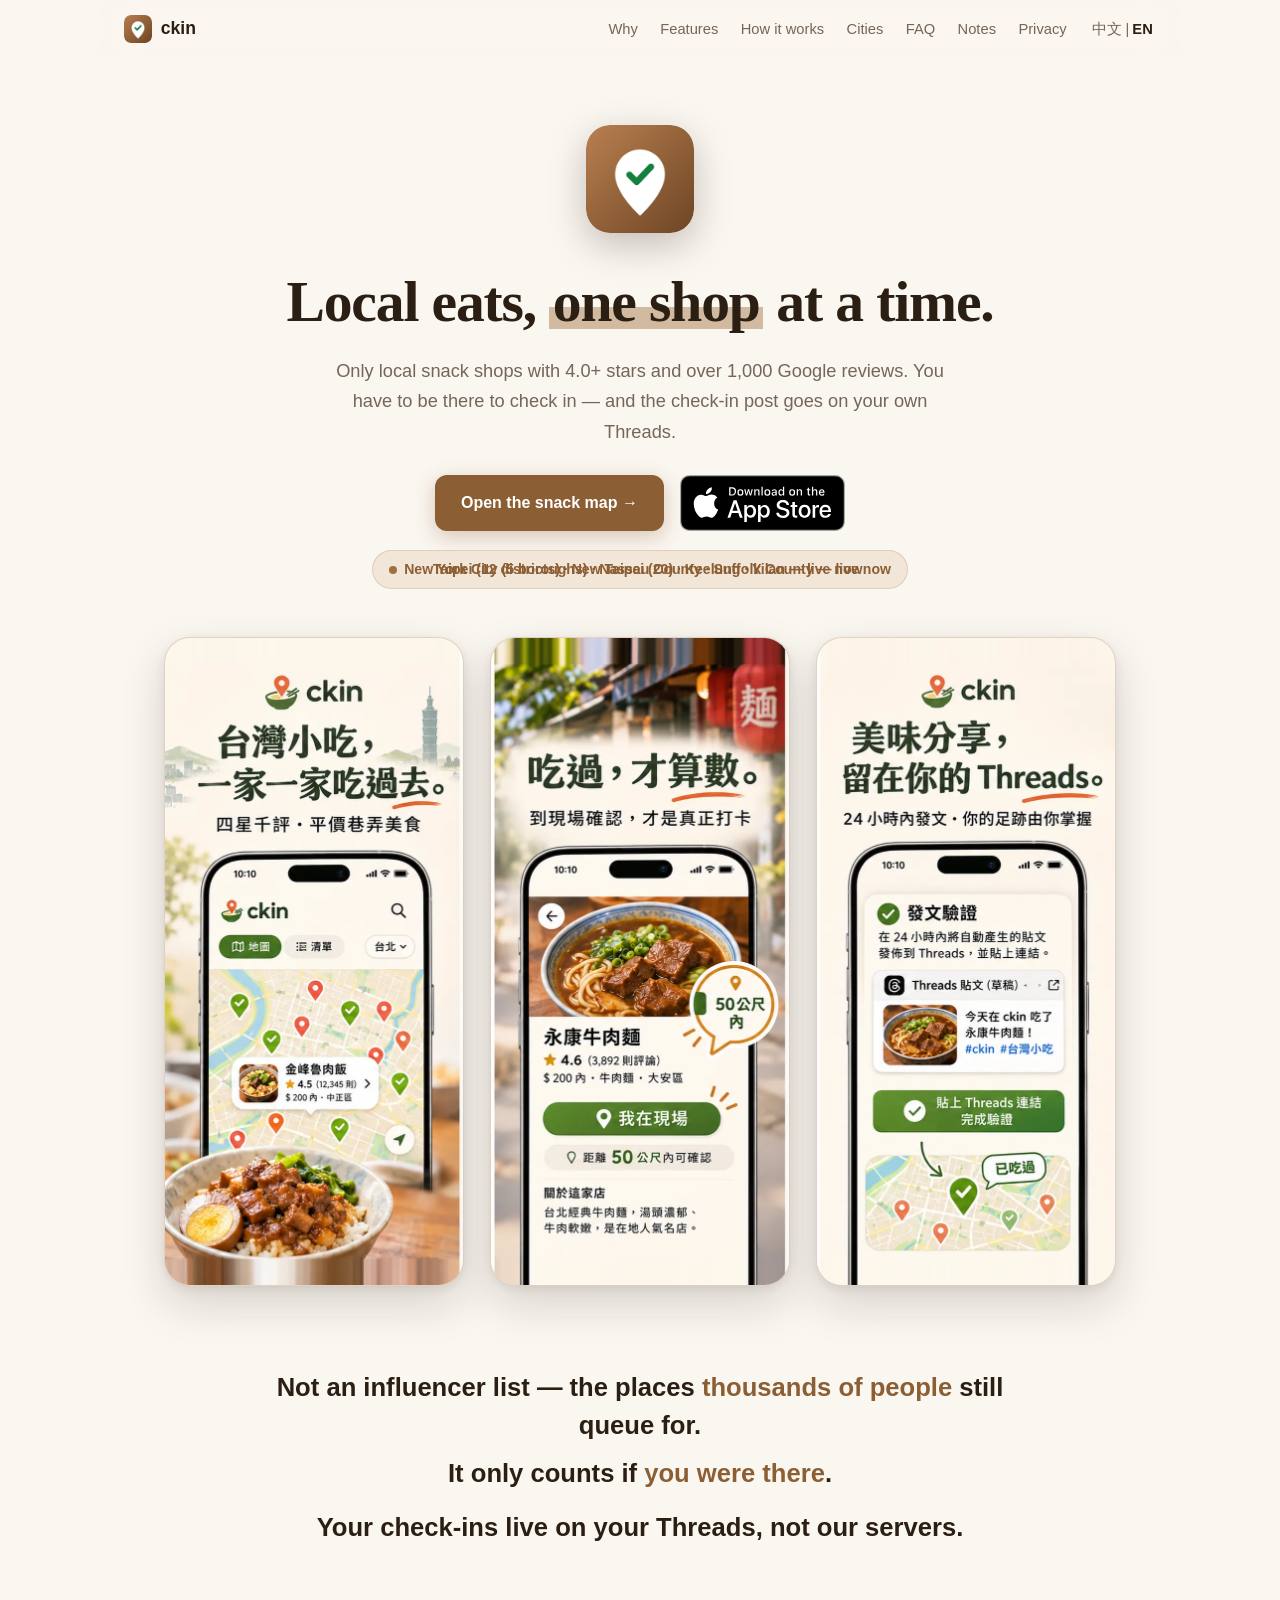
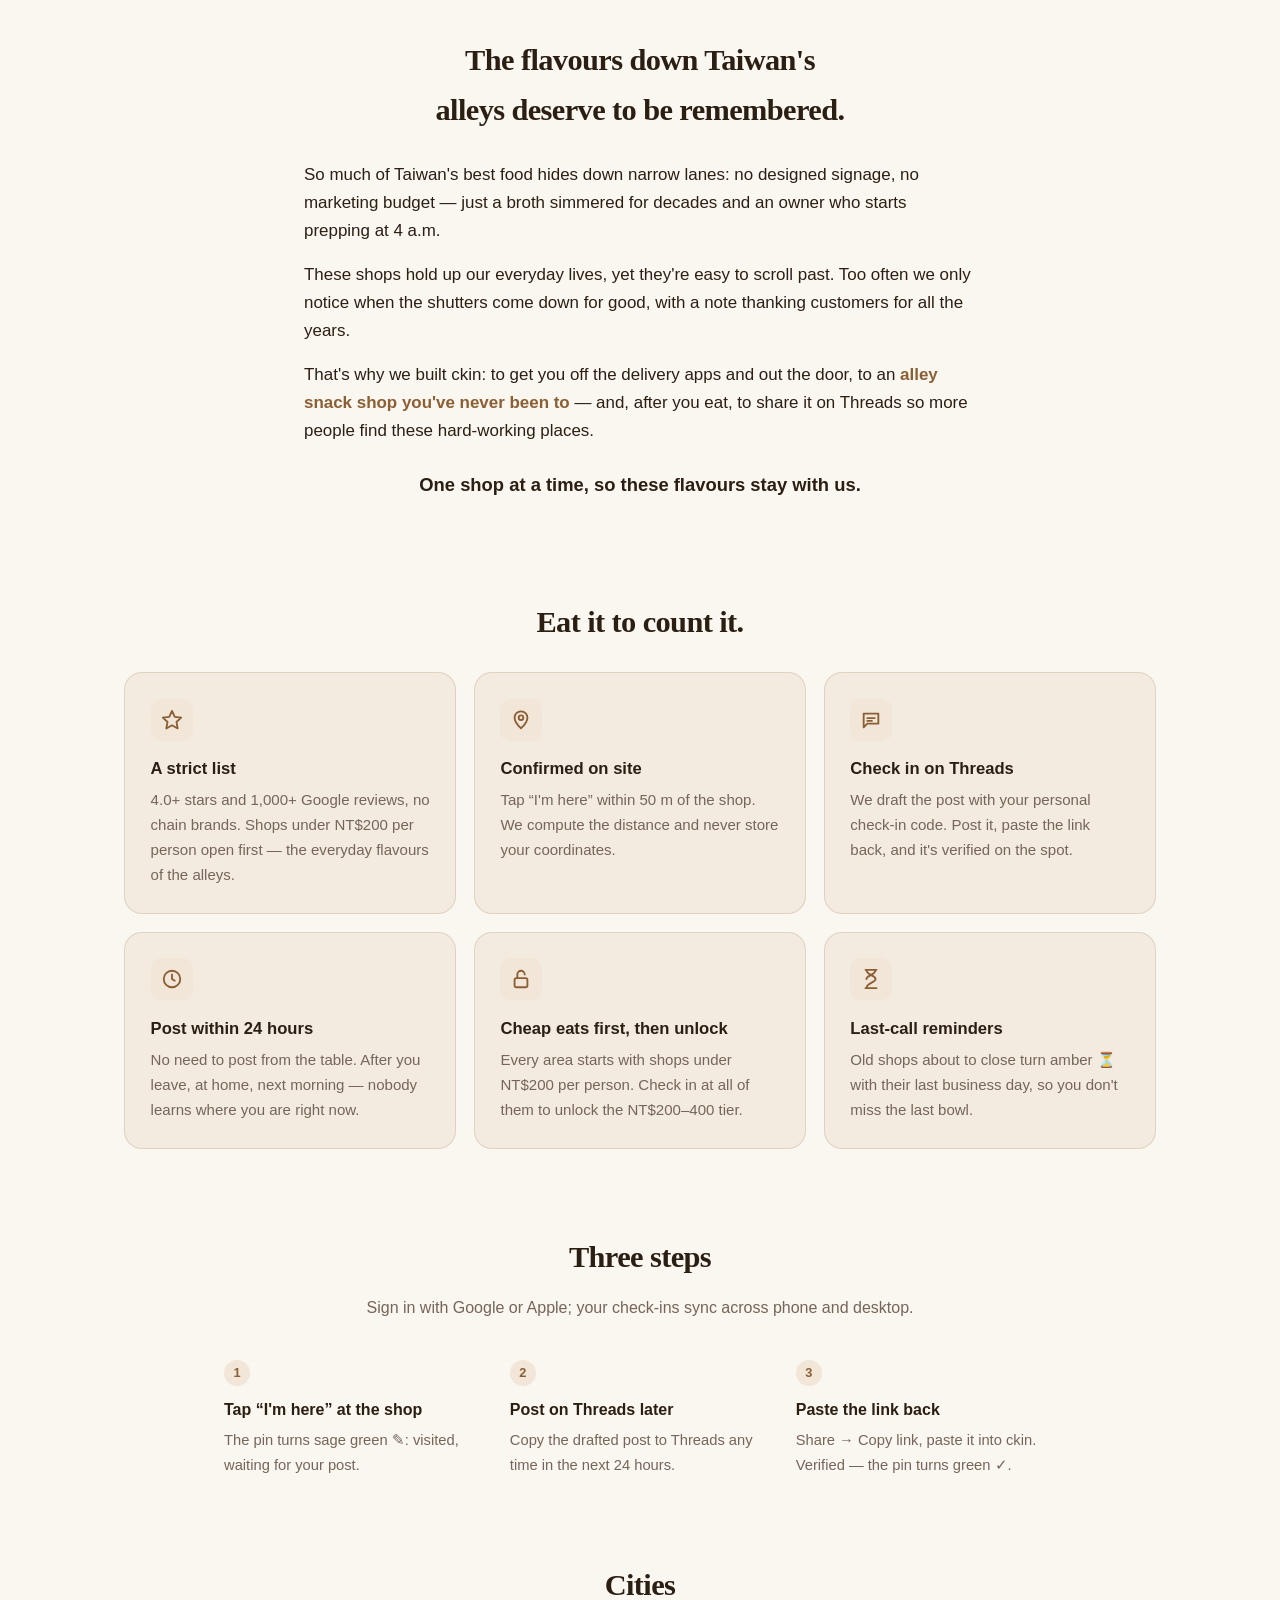
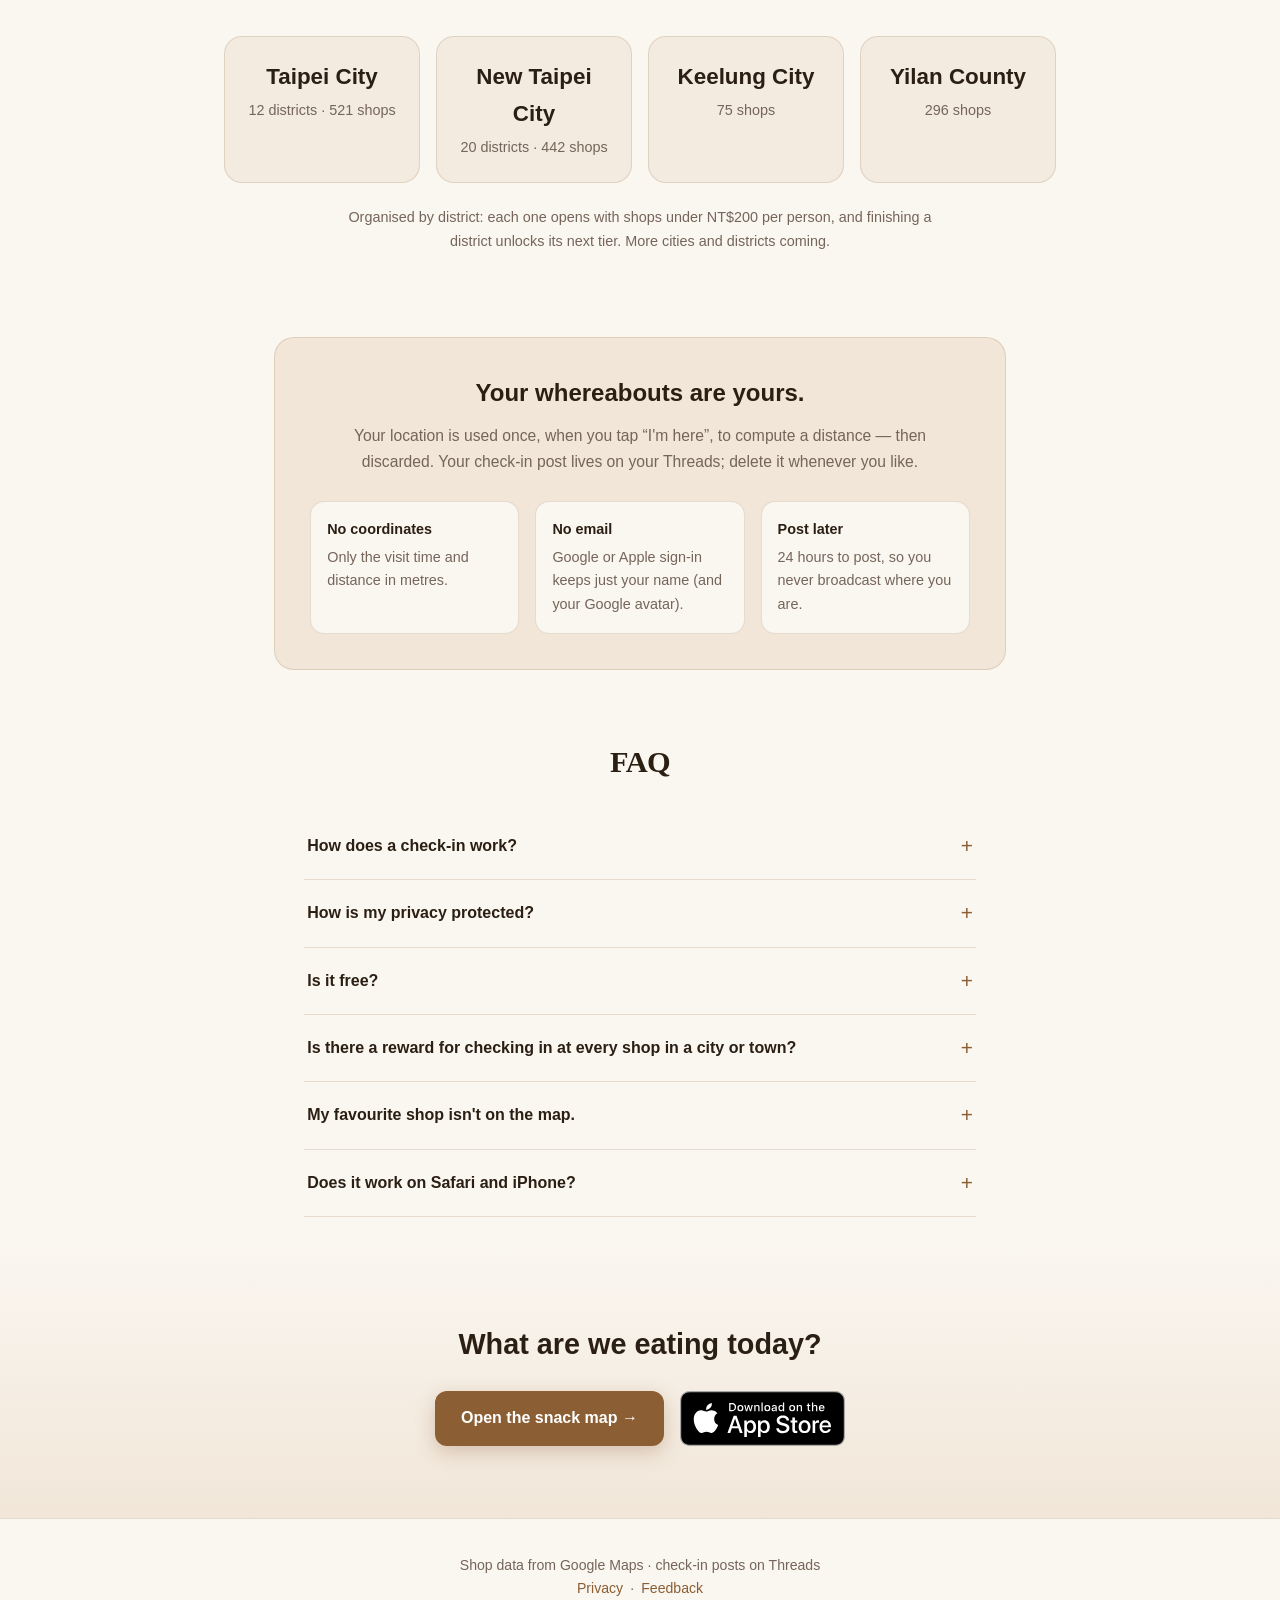
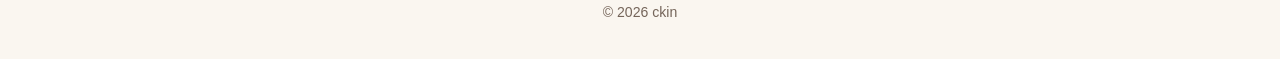
==== commit 2604d950: "Home: 在地小吃 headline, hero screenshot carousel, NY in status pill - Headline zh 「在地小吃，一家一家吃過去。」 / en " ====
--- a/en/index.html
+++ b/en/index.html
@@ -3,9 +3,9 @@
 <head>
   <meta charset="utf-8">
   <meta name="viewport" content="width=device-width, initial-scale=1">
-  <title>ckin — Taiwanese street food, one shop at a time.</title>
+  <title>ckin — Local eats, one shop at a time.</title>
   <meta name="description" content="A check-in map of Taiwan's best-loved snack shops: 4.0+ stars and 1,000+ Google reviews. Check in on site, post it on Threads, unlock the next price tier.">
-  <meta property="og:title" content="ckin — Taiwanese street food, one shop at a time.">
+  <meta property="og:title" content="ckin — Local eats, one shop at a time.">
   <meta property="og:description" content="Snack shops thousands of people have rated. It only counts if you were there — and your check-in lives on your own Threads.">
   <meta property="og:image" content="https://www.ckin.cc/en/og.png">
   <meta property="og:url" content="https://www.ckin.cc/en/">
@@ -24,7 +24,7 @@
   <link rel="apple-touch-icon" href="/apple-touch-icon.png">
   <meta name="theme-color" content="#8B5E34">
   <meta name="apple-itunes-app" content="app-id=6829451051">
-  <link rel="stylesheet" href="/site.css">
+  <link rel="stylesheet" href="/site.css?v=2">
 </head>
 <body>
   <nav>
@@ -43,36 +43,19 @@
 
   <header class="hero">
     <img class="app-icon" src="/icon.png" alt="ckin" width="108" height="108">
-    <h1>Taiwanese street food, <em>one shop</em> at a time.</h1>
+    <h1>Local eats, <em>one shop</em> at a time.</h1>
     <p class="sub">Only local snack shops with 4.0+ stars and over 1,000 Google reviews. You have to be there to check in — and the check-in post goes on your own Threads.</p>
     <div class="hero-cta cta-row">
       <a class="cta" href="https://ckin.cc/taipei">Open the snack map →</a>
       <a class="appstore" href="https://apps.apple.com/app/id6829451051"><img src="/appstore-badge-en.svg" alt="Download on the App Store" width="144" height="48"></a>
     </div>
-    <span class="badge">Taipei (12 districts) · New Taipei (20) · Keelung · Yilan — live now</span>
+    <span class="badge"><span class="badge-lines"><span>Taipei (12 districts) · New Taipei (20) · Keelung · Yilan — live now</span><span>New York City (5 boroughs) · Nassau County · Suffolk County — live now</span></span></span>
 
-    <div class="phone" aria-hidden="true">
-      <div class="screen">
-        <div class="island"></div>
-        <div class="map">
-          <i class="road r1"></i><i class="road r2"></i><i class="road r3"></i><i class="river"></i>
-          <span class="pin todo" style="left:22%;top:30%"></span>
-          <span class="pin done" style="left:58%;top:22%">✓</span>
-          <span class="pin visited" style="left:40%;top:46%">✎</span>
-          <span class="pin todo" style="left:72%;top:44%"></span>
-          <span class="pin closing" style="left:28%;top:60%">⏳</span>
-          <span class="pin done" style="left:64%;top:62%">✓</span>
-          <span class="pin todo" style="left:48%;top:16%"></span>
-        </div>
-        <div class="mapchip">Taipei snack map | <b>12 / 256</b></div>
-        <div class="sheet">
-          <b>金龍肉焿</b>
-          <span>★ 4.1 · NT$1–200 per person</span>
-          <span class="go">📍 I'm here</span>
-        </div>
-      </div>
+    <div class="shots" role="region" aria-label="App screenshots" tabindex="0">
+      <img src="/img/hero-01-600.webp" srcset="/img/hero-01-600.webp 600w, /img/hero-01-1200.webp 1200w" sizes="(min-width: 900px) 300px, 78vw" width="600" height="1301" loading="eager" decoding="async" alt="ckin snack map: shop pins on a map of Taipei, green checkmarks for shops you have eaten at and red for not yet, with a shop card showing rating, review count and price.">
+      <img src="/img/hero-02-600.webp" srcset="/img/hero-02-600.webp 600w, /img/hero-02-1200.webp 1200w" sizes="(min-width: 900px) 300px, 78vw" width="600" height="1301" loading="lazy" decoding="async" alt="Shop page for Yongkang Beef Noodles with its rating and price and the “I’m here” button, which confirms you are within 50 m of the shop.">
+      <img src="/img/hero-03-600.webp" srcset="/img/hero-03-600.webp 600w, /img/hero-03-1200.webp 1200w" sizes="(min-width: 900px) 300px, 78vw" width="600" height="1301" loading="lazy" decoding="async" alt="Post verification: share the drafted check-in post on Threads, paste its link back, and the pin on the map turns green for “eaten”.">
     </div>
-    <p class="caption">Red: not yet. Green ✓: eaten there.</p>
   </header>
 
   <section class="stance" aria-label="What we believe">
--- a/site.css
+++ b/site.css
@@ -69,10 +69,11 @@
 .hero p.sub { color: var(--muted); font-size: 1.14rem; max-width: 640px; margin: 1.2rem auto 0; }
 .hero-cta { margin-top: 1.8rem; }
 /* Map CTA + App Store badge side by side, wrapping on narrow screens.
-   Badge: Apple artwork unmodified, 48px tall (Apple min 40px), gap ≥ ¼ badge height of clear space. */
+   Badge: Apple artwork unmodified, scaled to the .cta button's height (padding 2 × 0.9rem + one
+   1rem line ≈ 55–57px; 48px fallback, Apple min 40px), gap ≥ ¼ badge height of clear space. */
 .cta-row { display: flex; flex-wrap: wrap; justify-content: center; align-items: center; gap: 1rem; }
-.appstore { display: inline-block; line-height: 0; }
-.appstore img { height: 48px; width: auto; display: block; }
+.appstore { display: inline-flex; vertical-align: middle; }
+.appstore img { font-size: 1rem; height: 48px; height: calc(1.8rem + 1lh); width: auto; display: block; }
 .badge {
   display: inline-flex; align-items: center; gap: 0.45rem; margin-top: 1.2rem;
   font-size: 0.88rem; font-weight: 600; color: var(--accent-deep);
@@ -80,7 +81,36 @@
 }
 .badge::before { content: ""; width: 8px; height: 8px; border-radius: 50%; background: var(--accent); animation: pulse 2.4s ease-in-out infinite; }
 @keyframes pulse { 0%, 100% { opacity: 1; } 50% { opacity: 0.35; } }
+/* Status pill with two lines (Taiwan / New York) crossfading in one grid cell, so the pill is
+   always sized to the longer line and never jumps. 12s cycle: each line holds ~5s. */
+.badge-lines { display: grid; text-align: center; }
+.badge-lines > span { grid-area: 1 / 1; animation: badge-swap 12s ease-in-out infinite; }
+.badge-lines > span + span { animation-delay: -6s; }
+@keyframes badge-swap { 0%, 42% { opacity: 1; } 50%, 92% { opacity: 0; } 100% { opacity: 1; } }
+@media (prefers-reduced-motion: reduce) {
+  .badge-lines > span { grid-area: auto; animation: none; opacity: 1; }
+}
 .hero .caption { color: var(--muted); font-size: 0.86rem; margin-top: 0.8rem; }
+
+/* Hero screenshots: App Store shots in a native scroll-snap row (no JS).
+   Mobile: one shot at a time, the next one peeking at the right edge; the row bleeds to the
+   screen edges (cancels .hero's 1.5rem padding). Desktop (≥900px): all three side by side. */
+.shots {
+  display: flex; gap: 1rem; margin: 2.6rem -1.5rem 0; padding: 0.4rem 1.5rem 2.6rem;
+  overflow-x: auto; scroll-snap-type: x mandatory; scroll-padding-inline: 1.5rem;
+  overscroll-behavior-x: contain; -webkit-overflow-scrolling: touch; scrollbar-width: none;
+}
+.shots::-webkit-scrollbar { display: none; }
+.shots:focus-visible { outline: 3px solid var(--accent); outline-offset: -3px; border-radius: 12px; }
+.shots img {
+  flex: 0 0 78%; width: 78%; max-width: 340px; height: auto; display: block; scroll-snap-align: start;
+  border-radius: 26px; background: var(--card); border: 1px solid var(--border);
+  box-shadow: 0 18px 44px rgba(43, 31, 20, 0.16), 0 3px 10px rgba(43, 31, 20, 0.08);
+}
+@media (min-width: 900px) {
+  .shots { justify-content: center; gap: 1.6rem; margin: 3rem 0 0; padding: 0 0 1rem; overflow: visible; }
+  .shots img { flex: 0 1 300px; width: 300px; min-width: 0; }
+}
 
 /* Live hero: a phone showing the snack map */
 .phone {
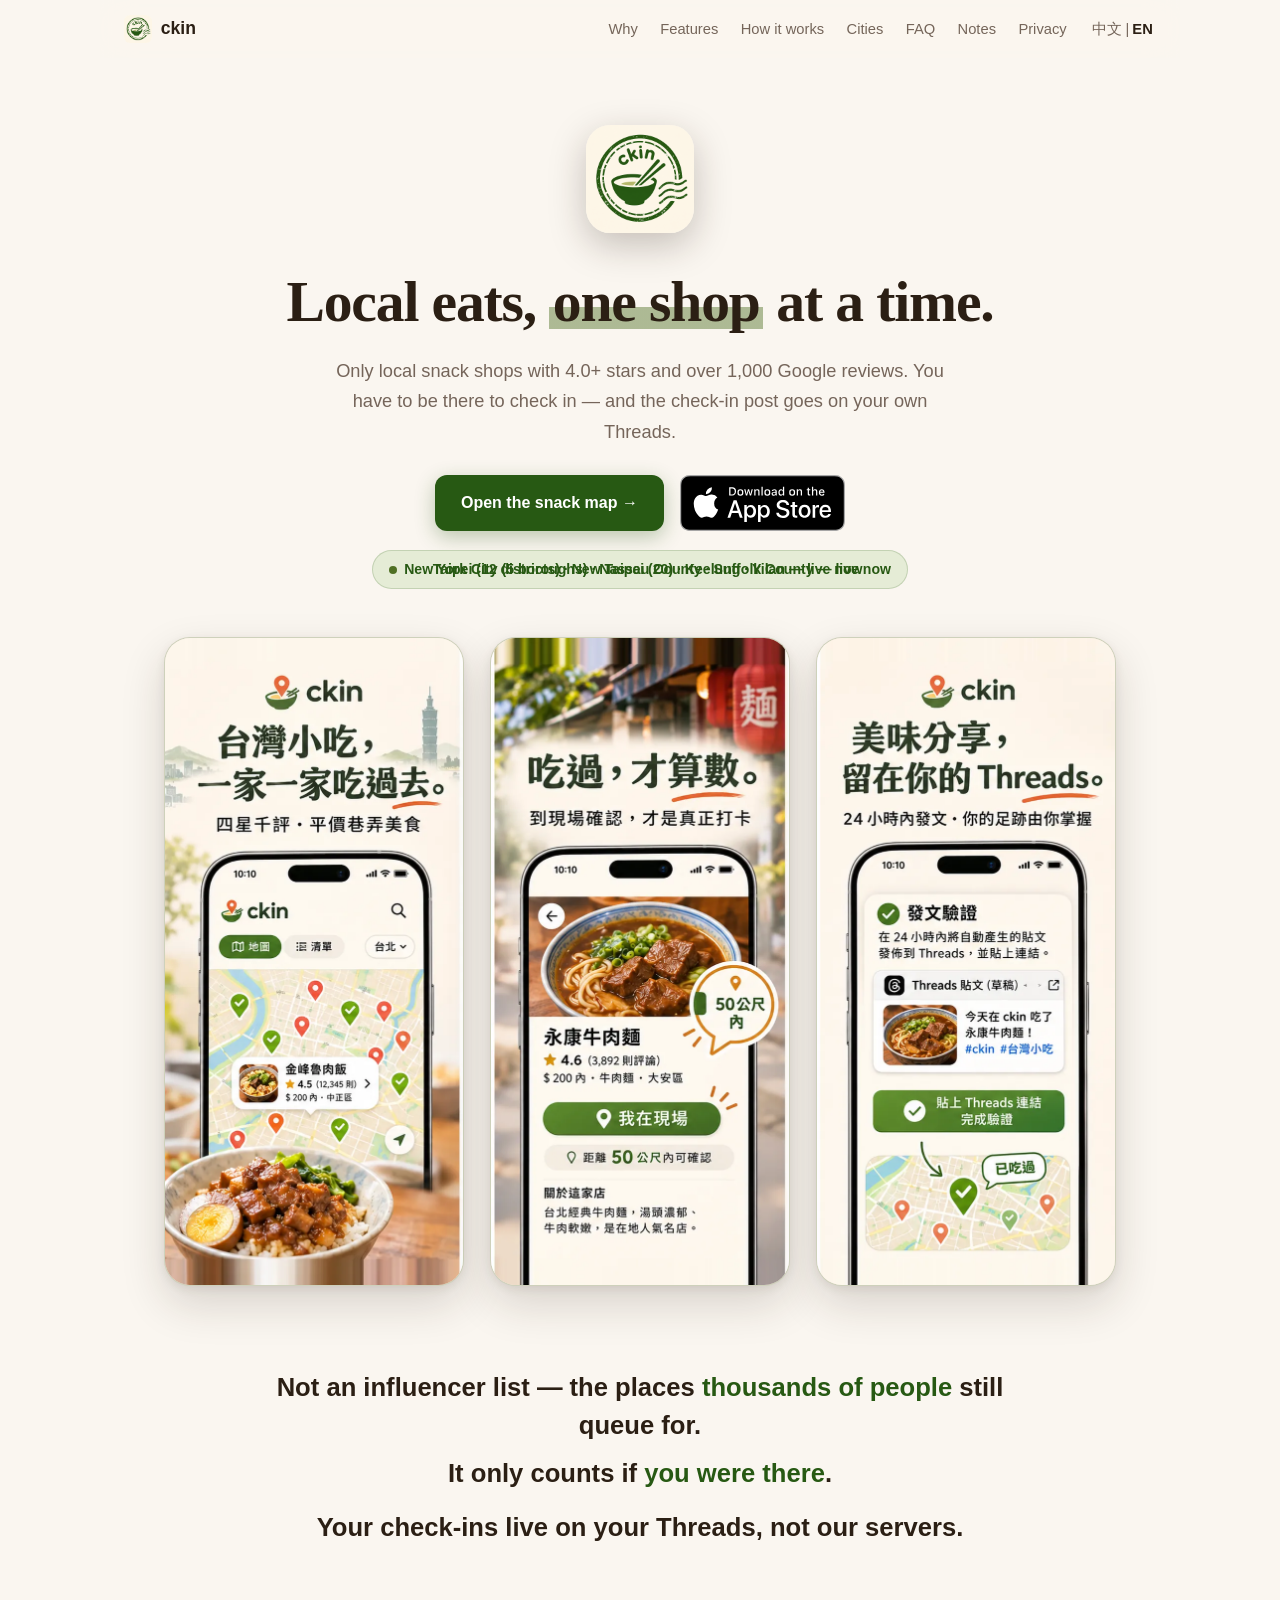
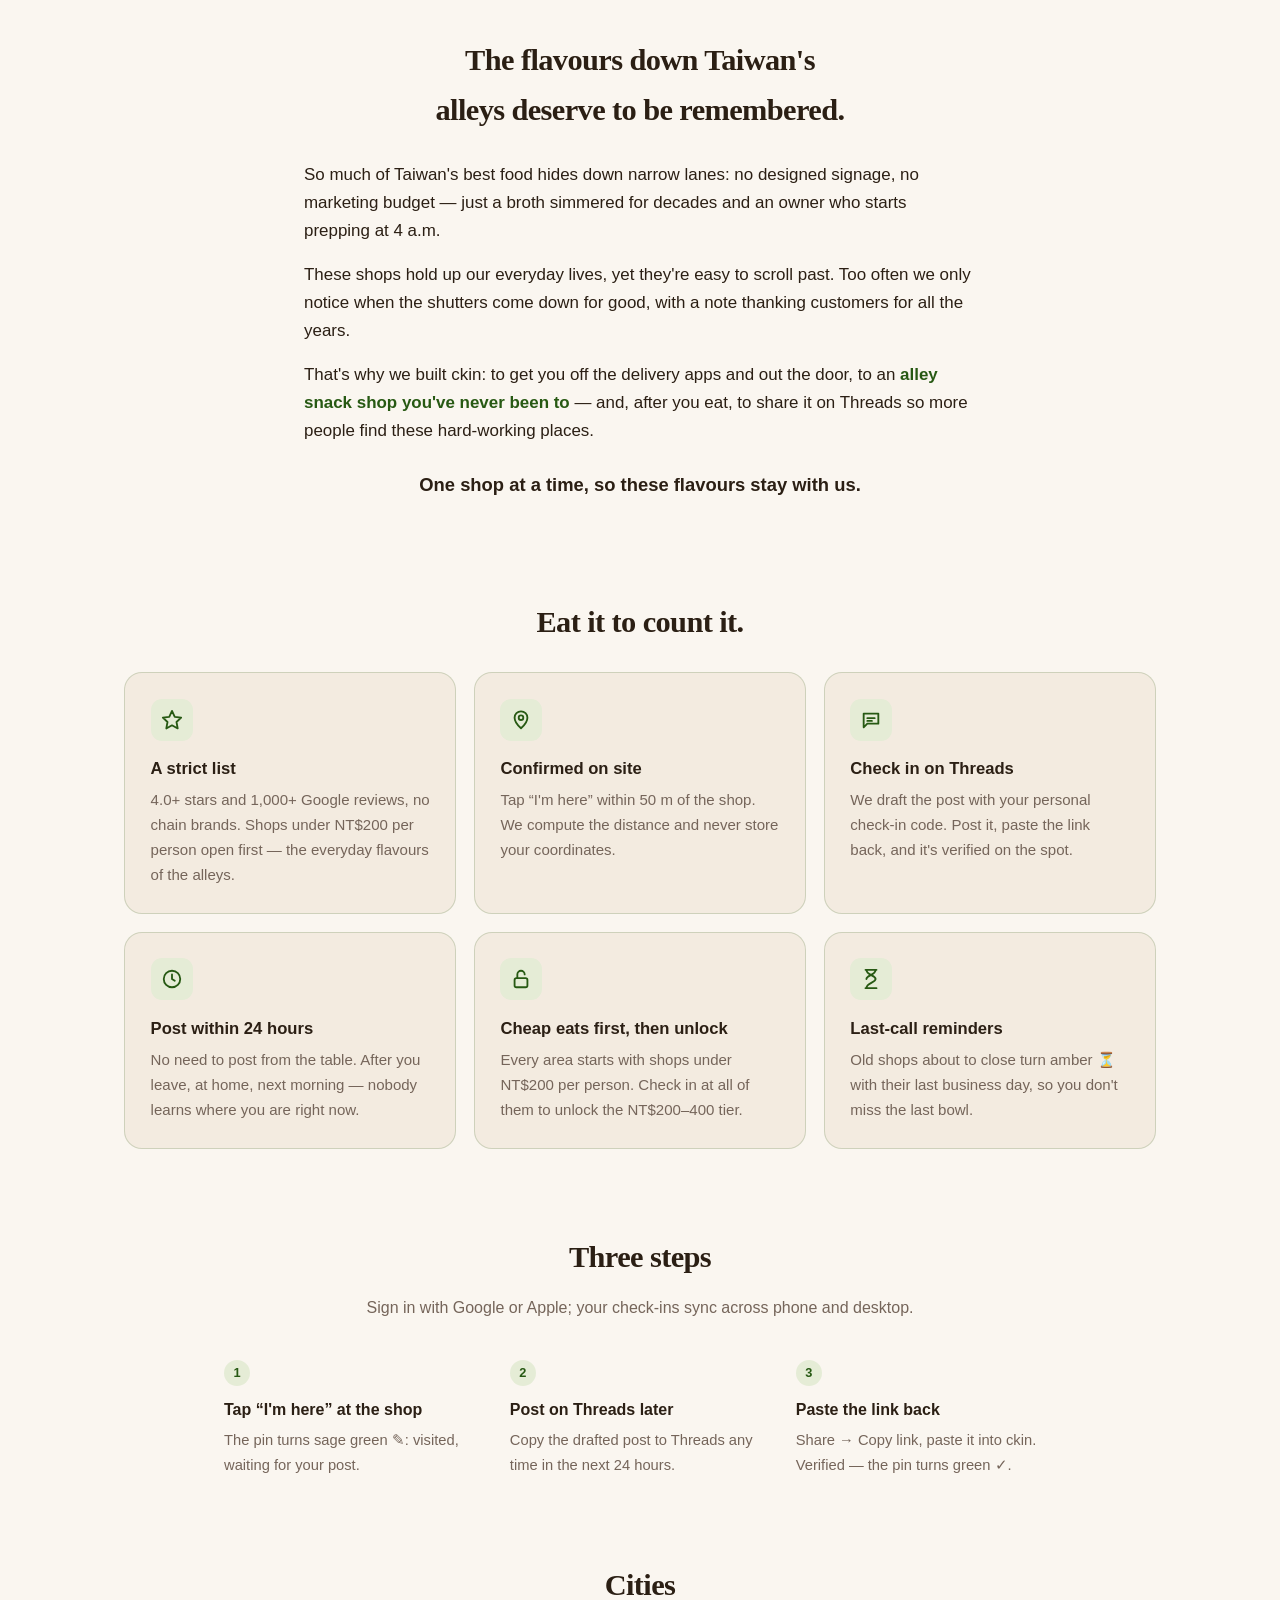
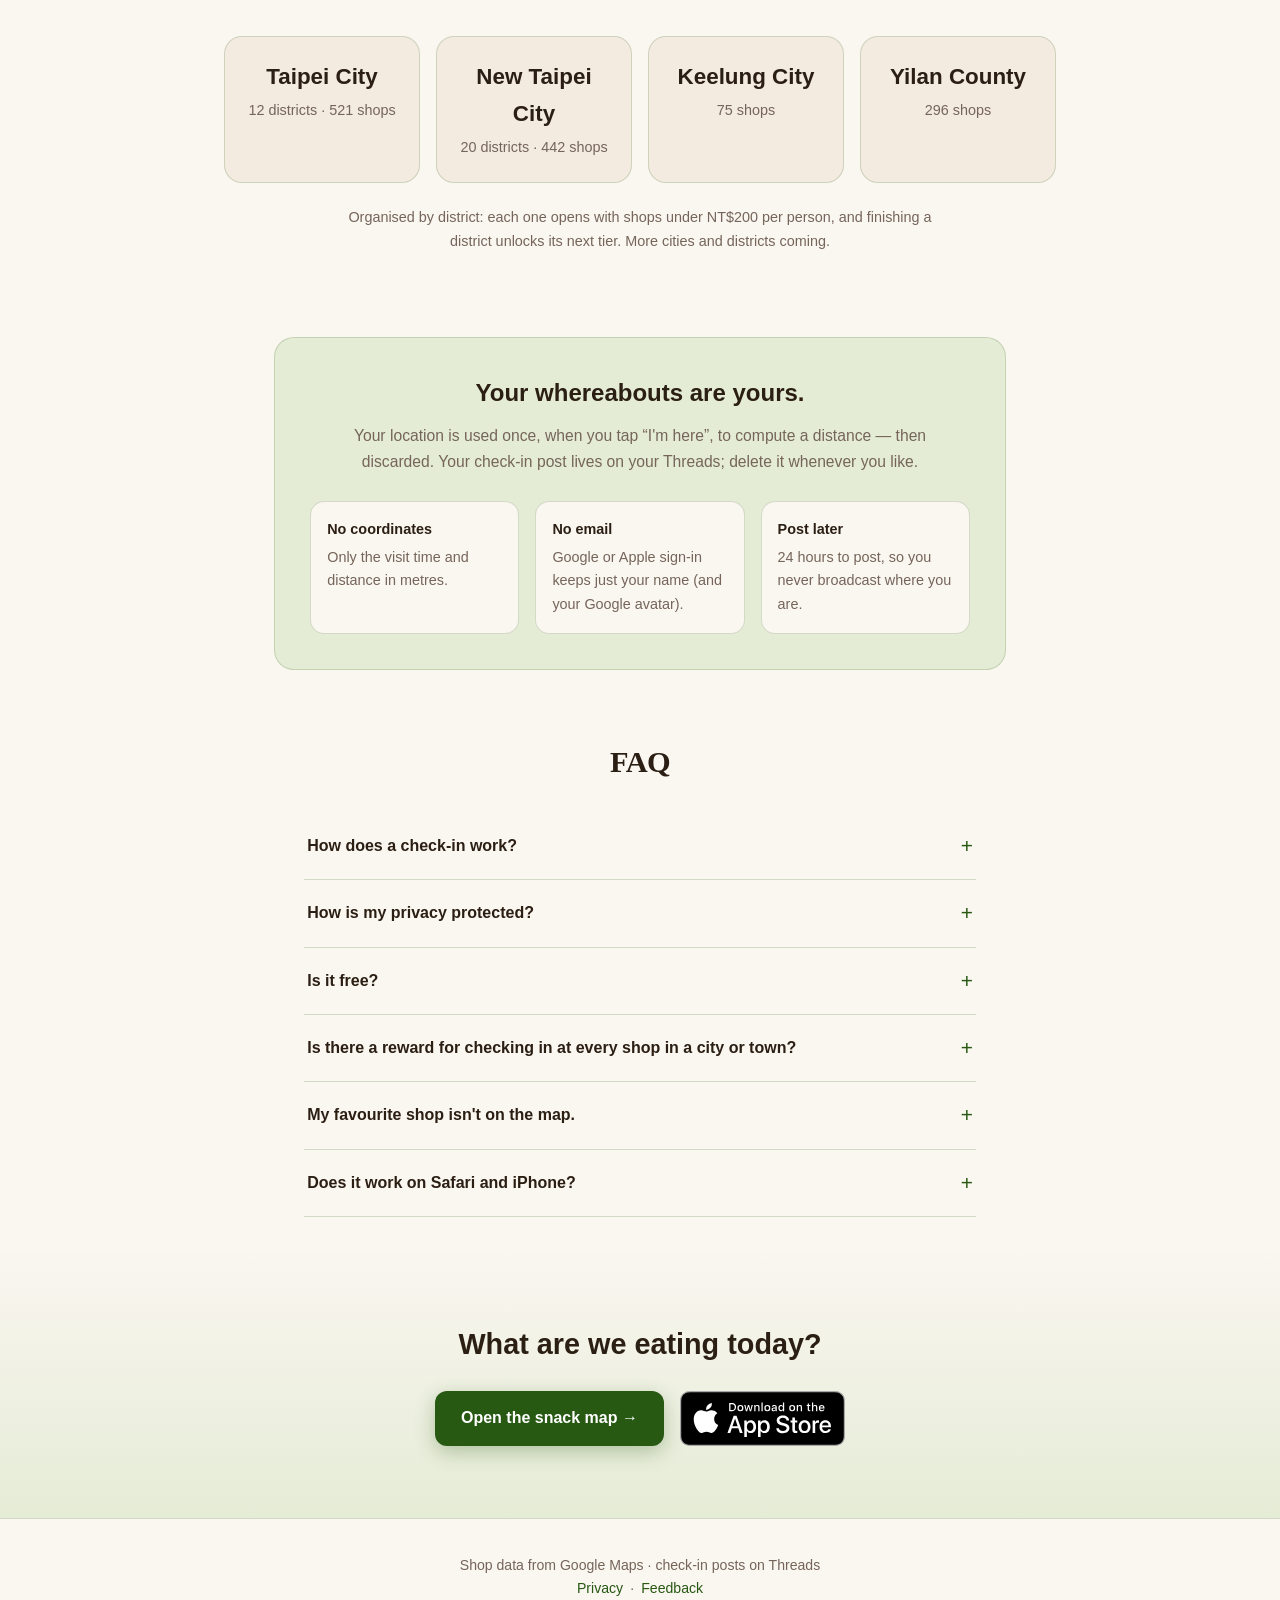
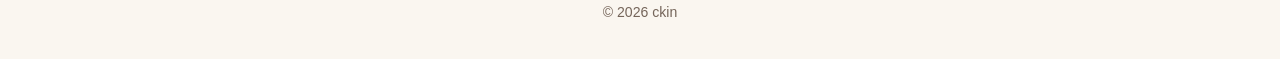
==== commit 43abb9e9: "Brand: app icon as logo/favicon, icon green palette (#275913) Favicon, apple-touch-icon and OG cards" ====
--- a/en/index.html
+++ b/en/index.html
@@ -7,7 +7,7 @@
   <meta name="description" content="A check-in map of Taiwan's best-loved snack shops: 4.0+ stars and 1,000+ Google reviews. Check in on site, post it on Threads, unlock the next price tier.">
   <meta property="og:title" content="ckin — Local eats, one shop at a time.">
   <meta property="og:description" content="Snack shops thousands of people have rated. It only counts if you were there — and your check-in lives on your own Threads.">
-  <meta property="og:image" content="https://www.ckin.cc/en/og.png">
+  <meta property="og:image" content="https://www.ckin.cc/en/og.png?v=3">
   <meta property="og:url" content="https://www.ckin.cc/en/">
   <meta property="og:type" content="website">
   <meta property="og:image:width" content="1200">
@@ -15,16 +15,16 @@
   <meta property="og:site_name" content="ckin">
   <meta property="og:locale" content="en_US">
   <meta name="twitter:card" content="summary_large_image">
-  <meta name="twitter:image" content="https://www.ckin.cc/en/og.png">
+  <meta name="twitter:image" content="https://www.ckin.cc/en/og.png?v=3">
   <link rel="alternate" hreflang="zh-Hant" href="https://www.ckin.cc/">
   <link rel="alternate" hreflang="en" href="https://www.ckin.cc/en/">
   <link rel="alternate" hreflang="x-default" href="https://www.ckin.cc/">
   <link rel="canonical" href="https://www.ckin.cc/en/">
   <link rel="icon" type="image/png" href="/favicon.png">
   <link rel="apple-touch-icon" href="/apple-touch-icon.png">
-  <meta name="theme-color" content="#8B5E34">
+  <meta name="theme-color" content="#275913">
   <meta name="apple-itunes-app" content="app-id=6829451051">
-  <link rel="stylesheet" href="/site.css?v=2">
+  <link rel="stylesheet" href="/site.css?v=3">
 </head>
 <body>
   <nav>
--- a/site.css
+++ b/site.css
@@ -1,26 +1,26 @@
 /* ckin — shared site styles. Layout conventions follow odimeet.app / foldic.app. */
 :root {
-  --accent: #A0703F;        /* 茶湯棕 */
-  --accent-deep: #8B5E34;
-  --accent-tint: #F1E6D8;
+  --accent: #4F7024;        /* app icon green, lighter and more olive than --done */
+  --accent-deep: #275913;   /* app icon green, sampled from the iOS icon */
+  --accent-tint: #E5ECD6;
   --ink: #2B1F14;
   --muted: #75655A;
   --bg: #FAF6F0;
   --card: #F3EBE0;
-  --border: rgba(139, 94, 52, 0.18);
+  --border: rgba(39, 89, 19, 0.18);
   --shadow: 0 24px 80px rgba(43, 31, 20, 0.16);
   --done: #15803d; --todo: #dc2626; --visited: #9caf88; --closing: #d97706;
 }
 @media (prefers-color-scheme: dark) {
   :root {
-    --accent: #C9955F;
-    --accent-deep: #DDB07E;
-    --accent-tint: #33271B;
+    --accent: #8DB56B;
+    --accent-deep: #A9CB8C;
+    --accent-tint: #1F2A18;
     --ink: #F1EAE1;
     --muted: #B3A392;
     --bg: #151110;
     --card: #1F1915;
-    --border: rgba(201, 149, 95, 0.22);
+    --border: rgba(141, 181, 107, 0.22);
     --shadow: 0 24px 80px rgba(0, 0, 0, 0.55);
   }
 }
@@ -40,7 +40,7 @@
   backdrop-filter: saturate(180%) blur(16px); background: color-mix(in srgb, var(--bg) 78%, transparent);
 }
 nav .brand { display: flex; align-items: center; gap: 0.55rem; font-weight: 800; font-size: 1.1rem; text-decoration: none; color: var(--ink); }
-nav .brand img { width: 28px; height: 28px; border-radius: 7px; }
+nav .brand img { width: 28px; height: 28px; border-radius: 22.37%; }
 nav .links { display: flex; align-items: center; flex-wrap: wrap; }
 nav .links a { color: var(--muted); text-decoration: none; margin-left: 1.4rem; font-size: 0.92rem; }
 nav .links a:hover { color: var(--accent-deep); }
@@ -59,7 +59,7 @@
 }
 
 .hero { max-width: 1080px; margin: 0 auto; padding: 4.2rem 1.5rem 0; text-align: center; }
-.hero .app-icon { width: 108px; height: 108px; border-radius: 24px; box-shadow: 0 12px 36px rgba(43, 29, 20, 0.25); margin-bottom: 1.6rem; }
+.hero .app-icon { width: 108px; height: 108px; border-radius: 22.37%; box-shadow: 0 12px 36px rgba(43, 29, 20, 0.25); margin-bottom: 1.6rem; }
 .hero h1 { font-size: clamp(2.3rem, 7vw, 3.6rem); line-height: 1.22; font-weight: 900; max-width: 860px; margin: 0 auto; text-wrap: balance; }
 html[lang="en"] .hero h1 { font-family: "New York", Georgia, "Times New Roman", serif; font-weight: 700; letter-spacing: -0.02em; }
 .hero h1 em {
@@ -220,7 +220,7 @@
 .bottom-cta h2 { font-size: 1.8rem; font-weight: 900; margin-bottom: 1.4rem; }
 .cta {
   display: inline-flex; align-items: center; gap: 0.5rem; background: var(--accent-deep); color: #fff; border-radius: 12px;
-  padding: 0.9rem 1.6rem; font-weight: 700; font-size: 1rem; text-decoration: none; box-shadow: 0 6px 20px rgba(139, 94, 52, 0.3);
+  padding: 0.9rem 1.6rem; font-weight: 700; font-size: 1rem; text-decoration: none; box-shadow: 0 6px 20px rgba(39, 89, 19, 0.3);
 }
 .cta:hover { background: var(--accent); }
 @media (prefers-color-scheme: dark) { .cta { color: #151110; } }
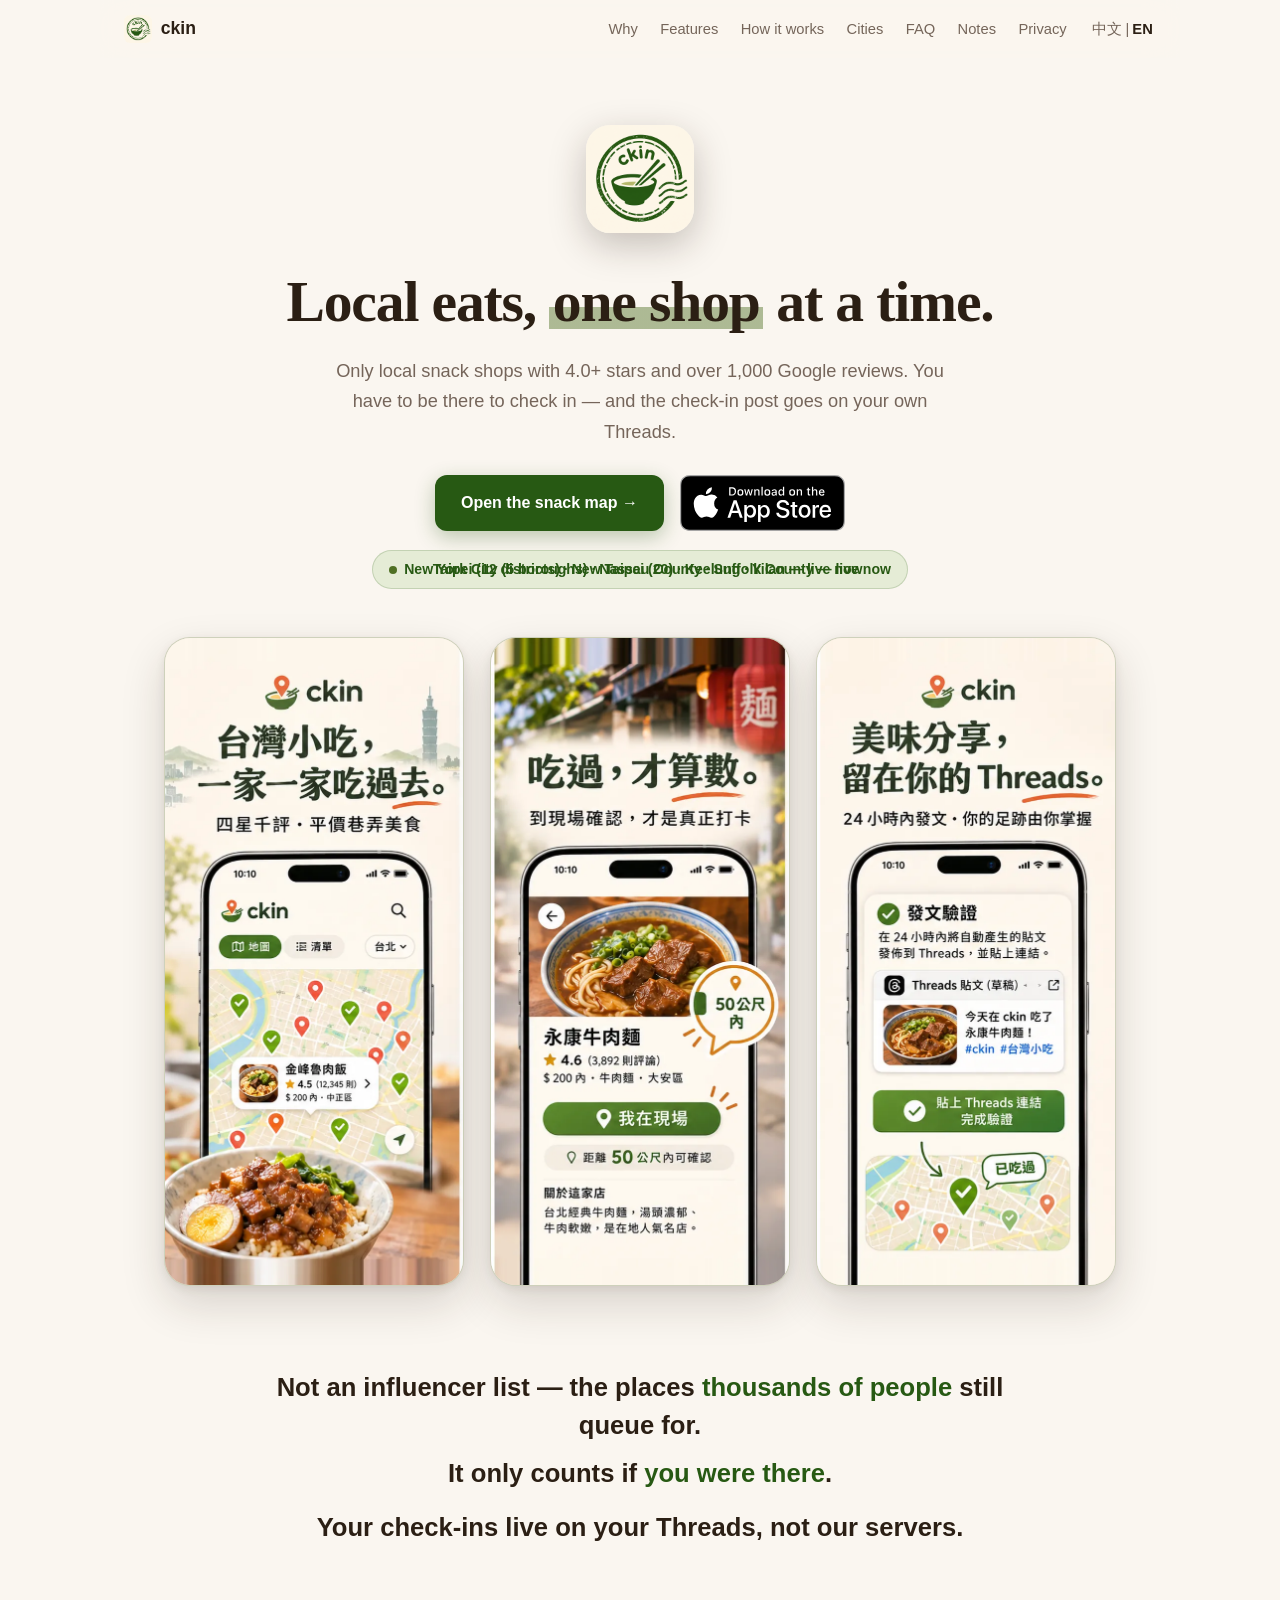
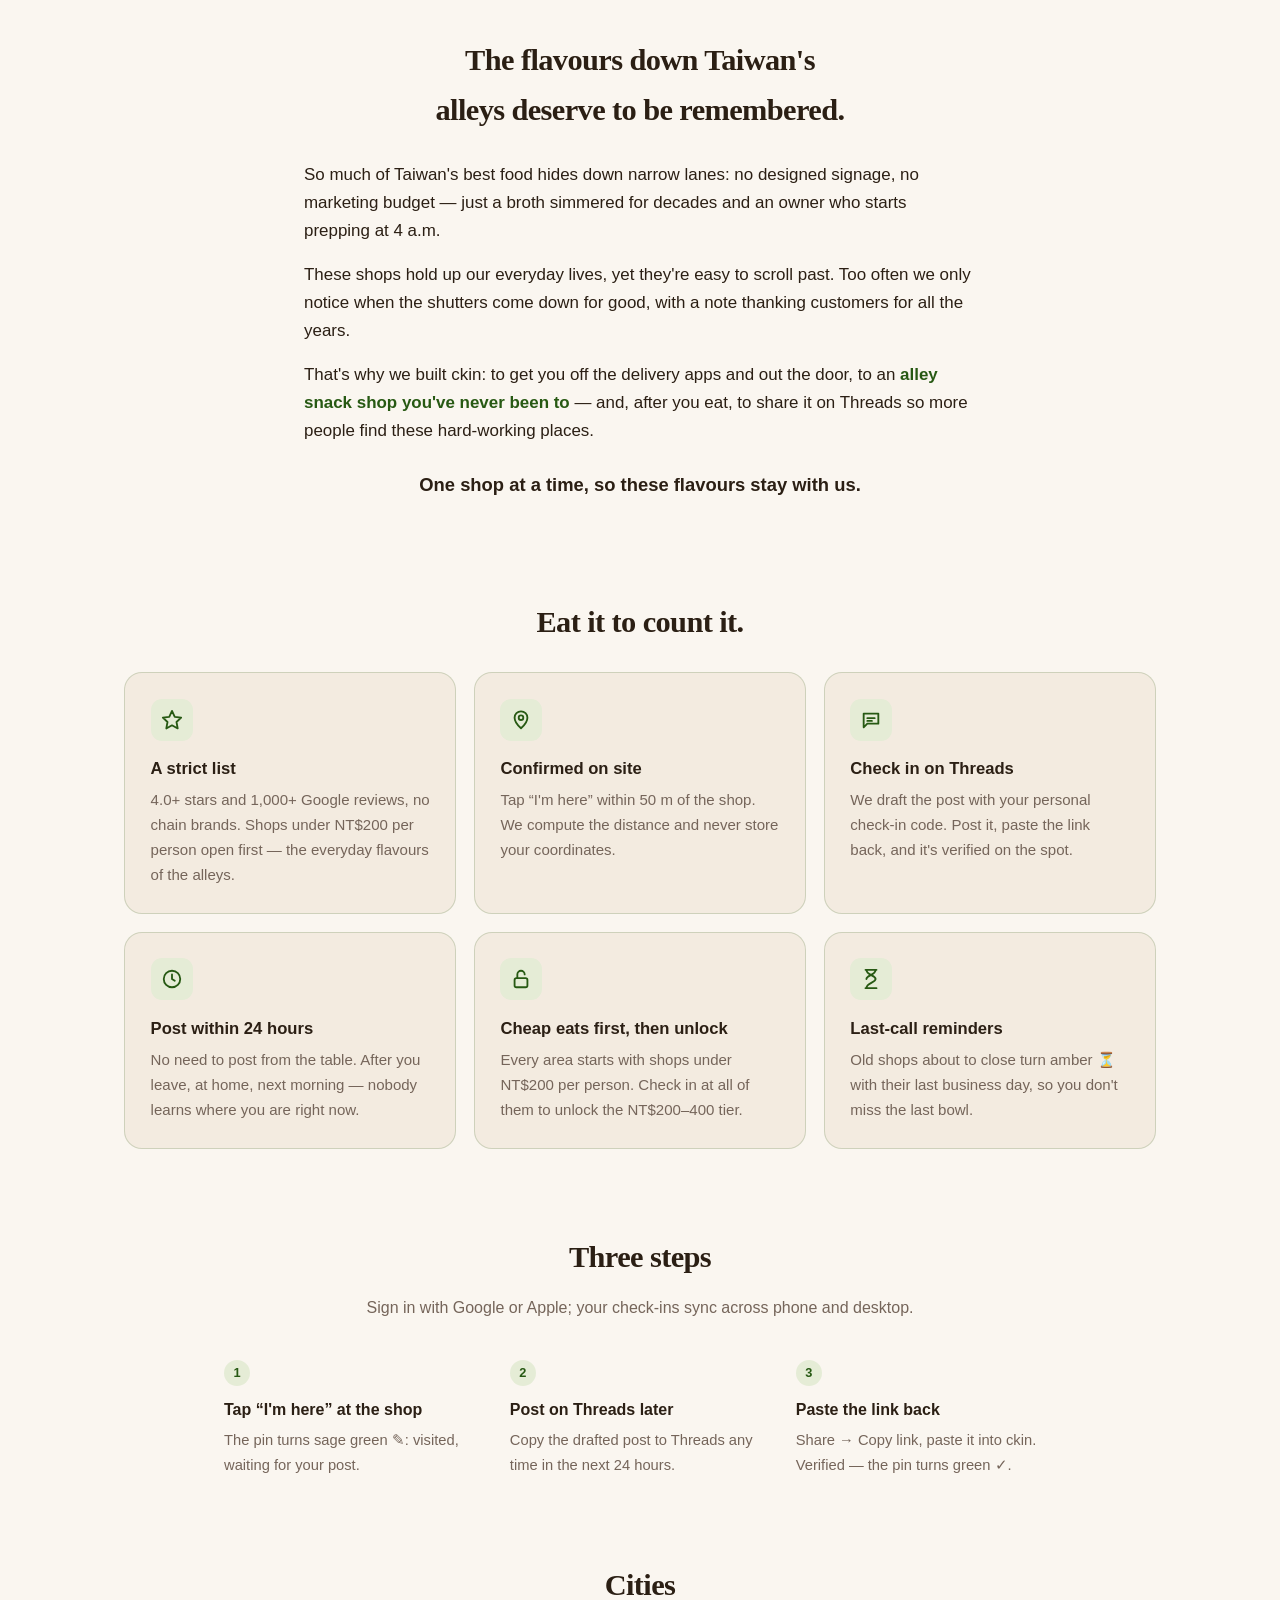
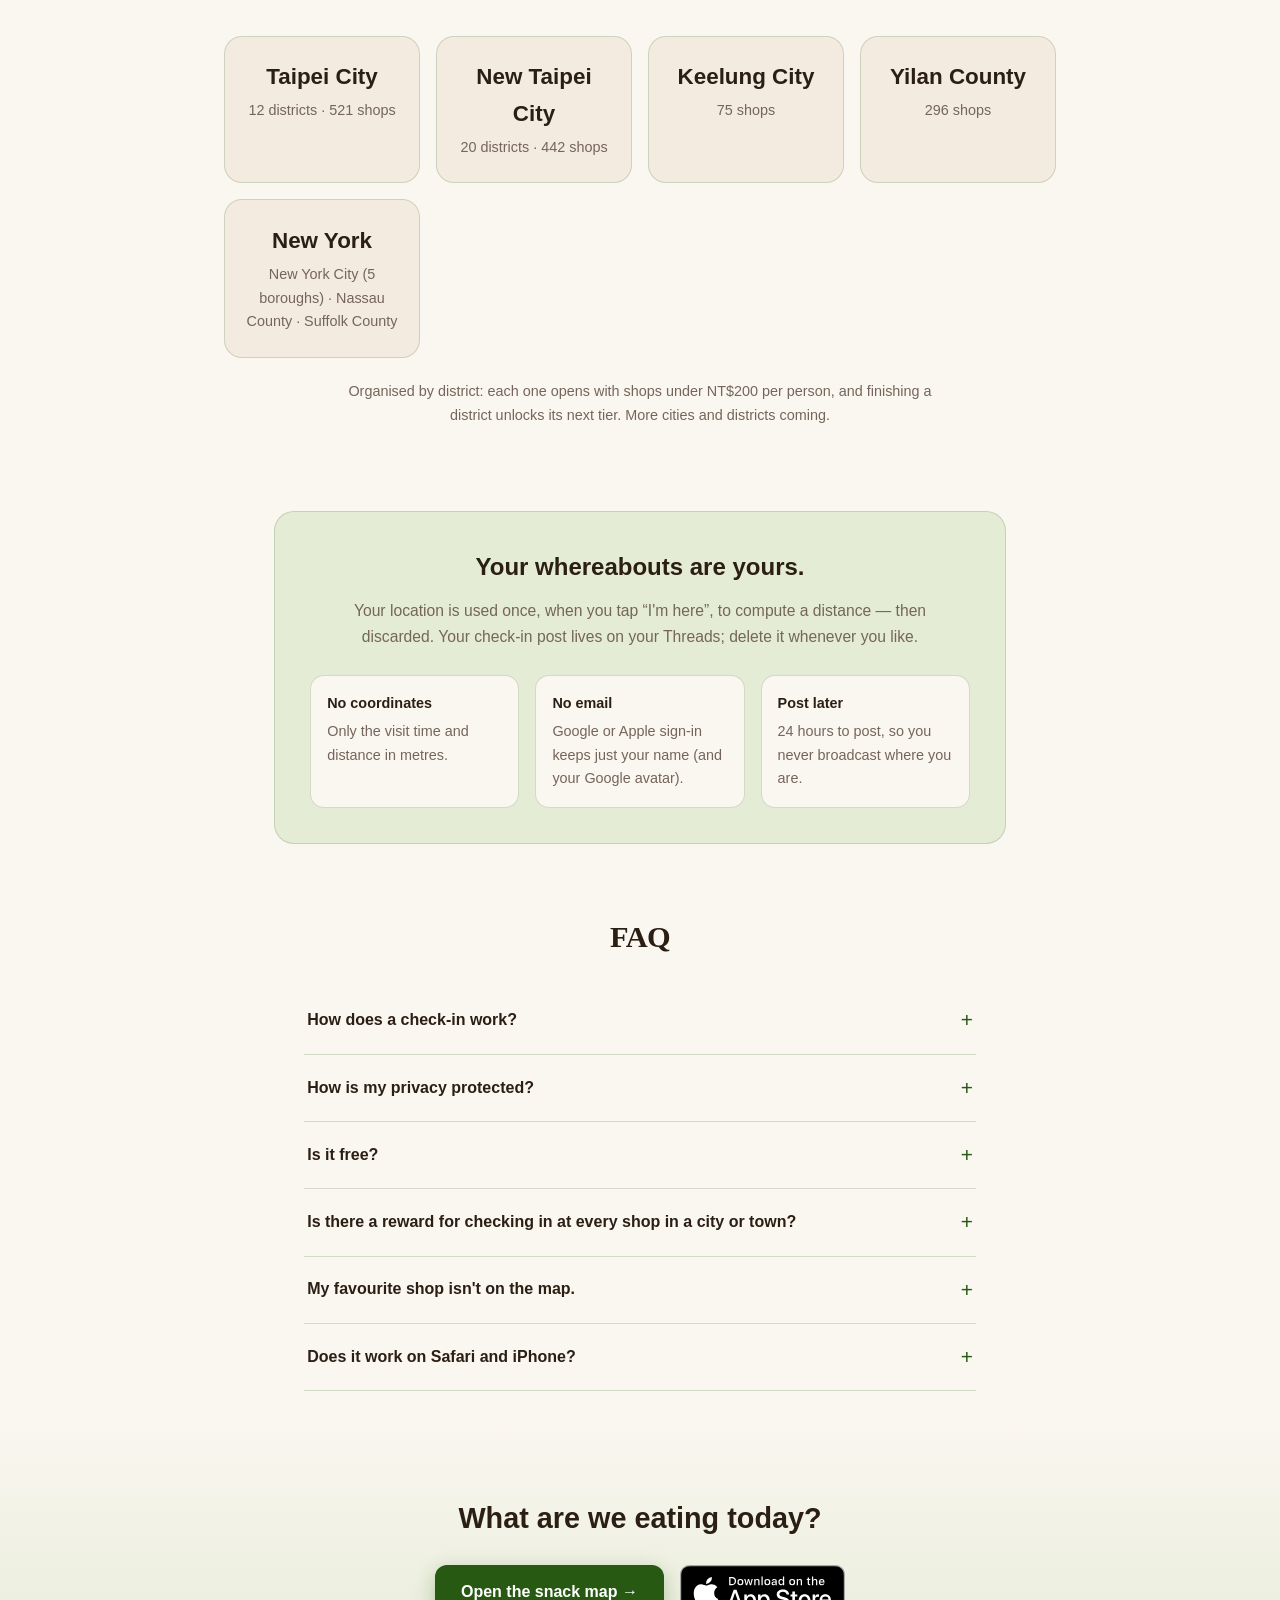
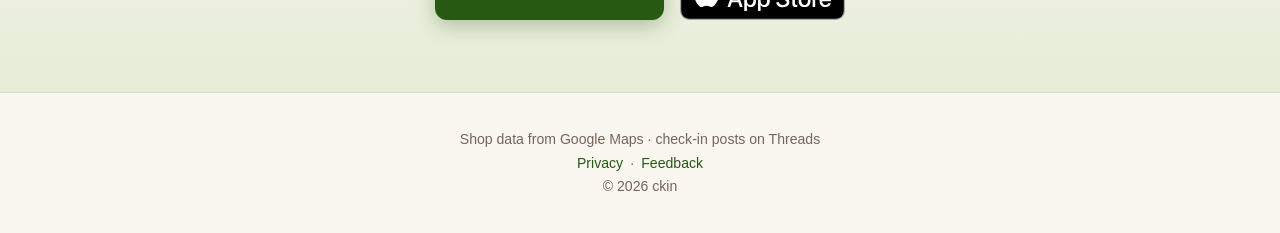
==== commit 011cecbe: "Cities: add New York (紐約 / New York) to #cities Checked: ckin.cc/newyork/manhattan returns 200; 1280" ====
--- a/en/index.html
+++ b/en/index.html
@@ -107,6 +107,7 @@
       <a class="city" href="https://ckin.cc/newtaipei"><b>New Taipei City</b><span>20 districts · 442 shops</span></a>
       <a class="city" href="https://ckin.cc/keelung"><b>Keelung City</b><span>75 shops</span></a>
       <a class="city" href="https://ckin.cc/yilan"><b>Yilan County</b><span>296 shops</span></a>
+      <a class="city" href="https://ckin.cc/newyork/manhattan"><b>New York</b><span>New York City (5 boroughs) · Nassau County · Suffolk County</span></a>
     </div>
     <p class="plans-note">Organised by district: each one opens with shops under NT$200 per person, and finishing a district unlocks its next tier. More cities and districts coming.</p>
   </section>
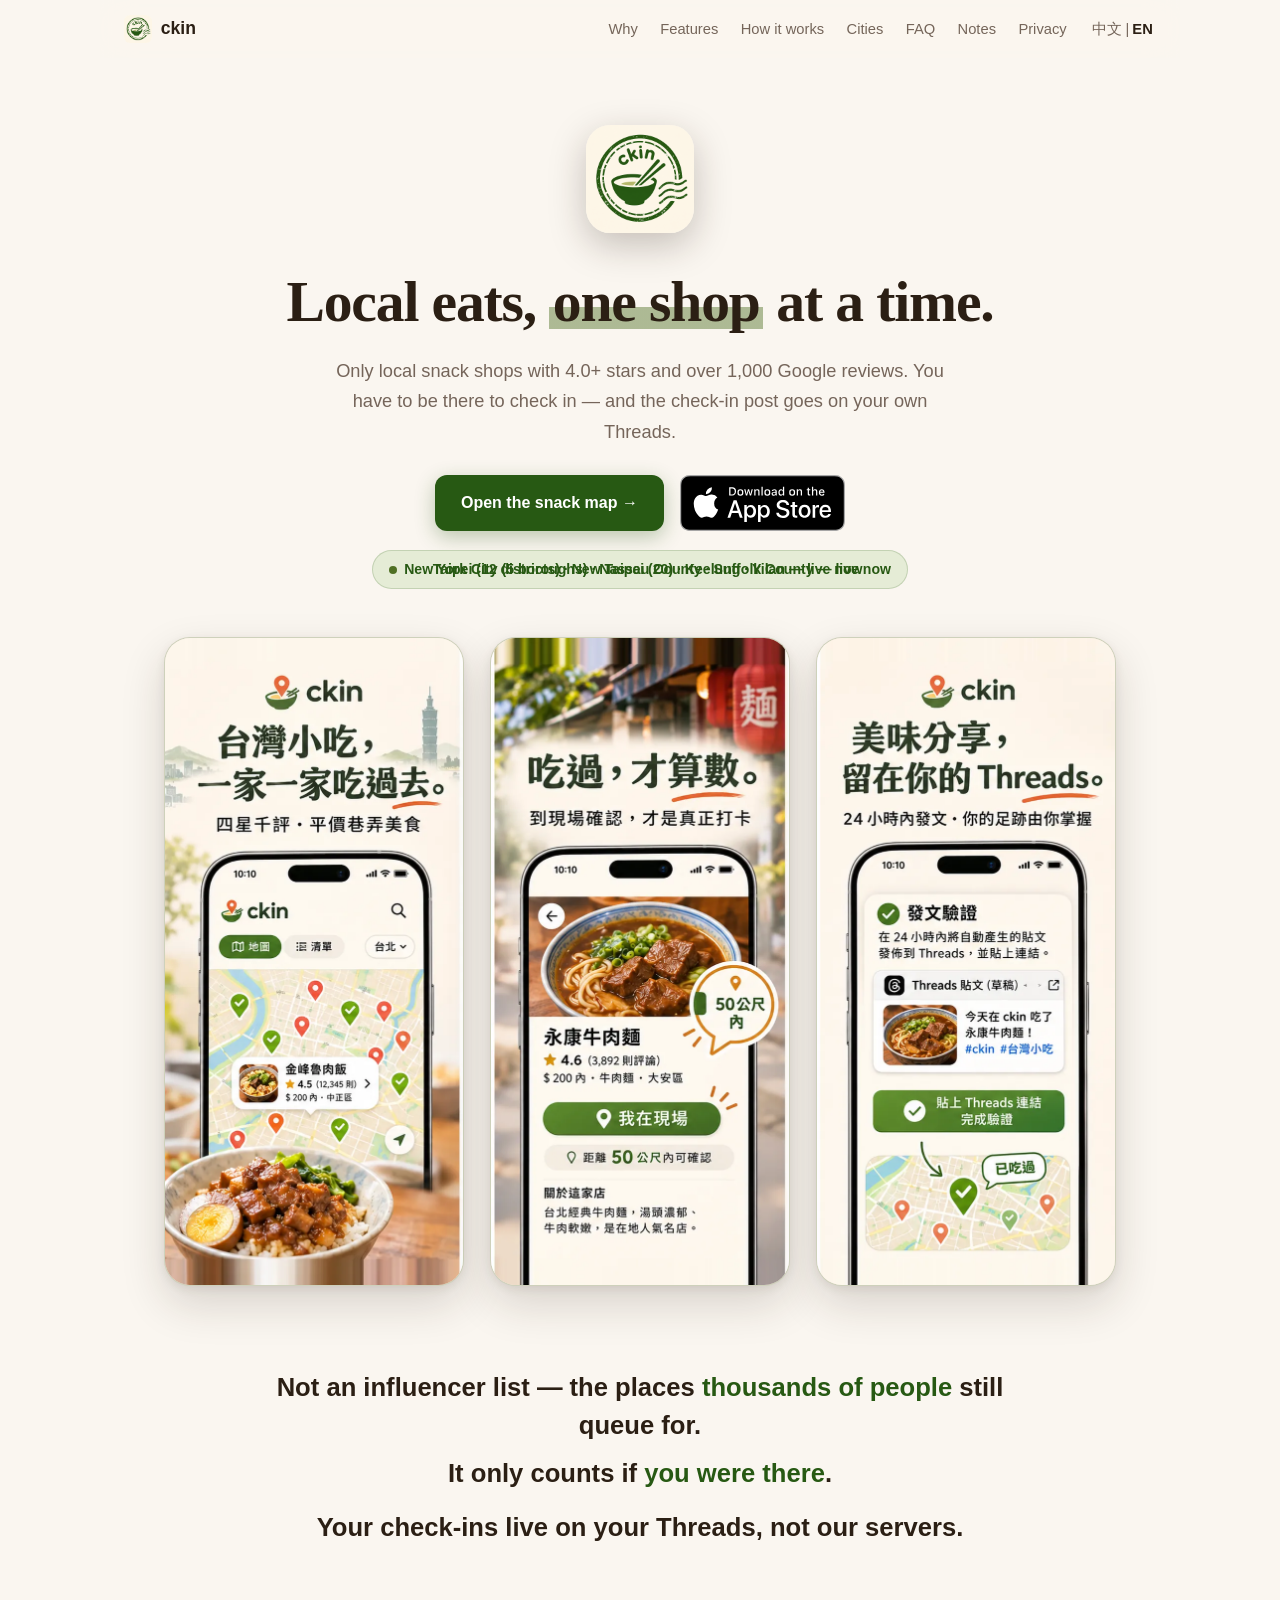
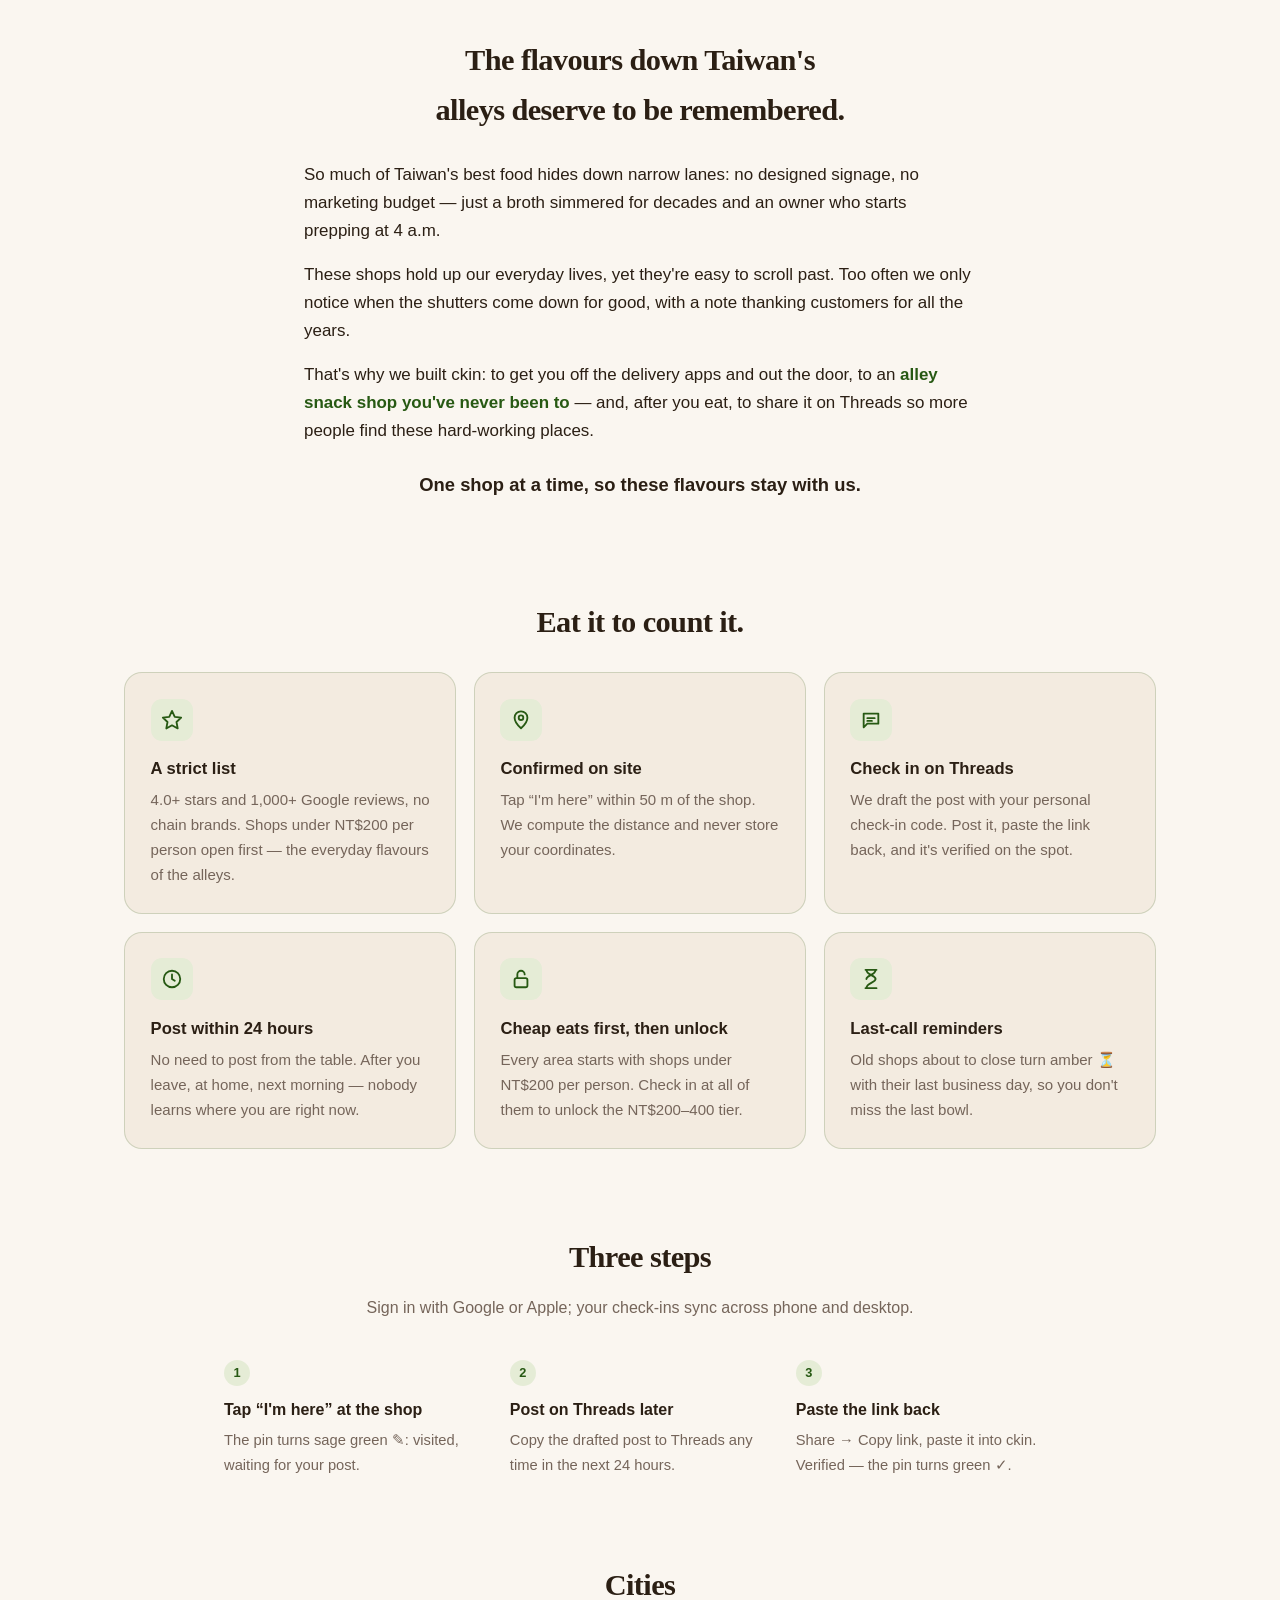
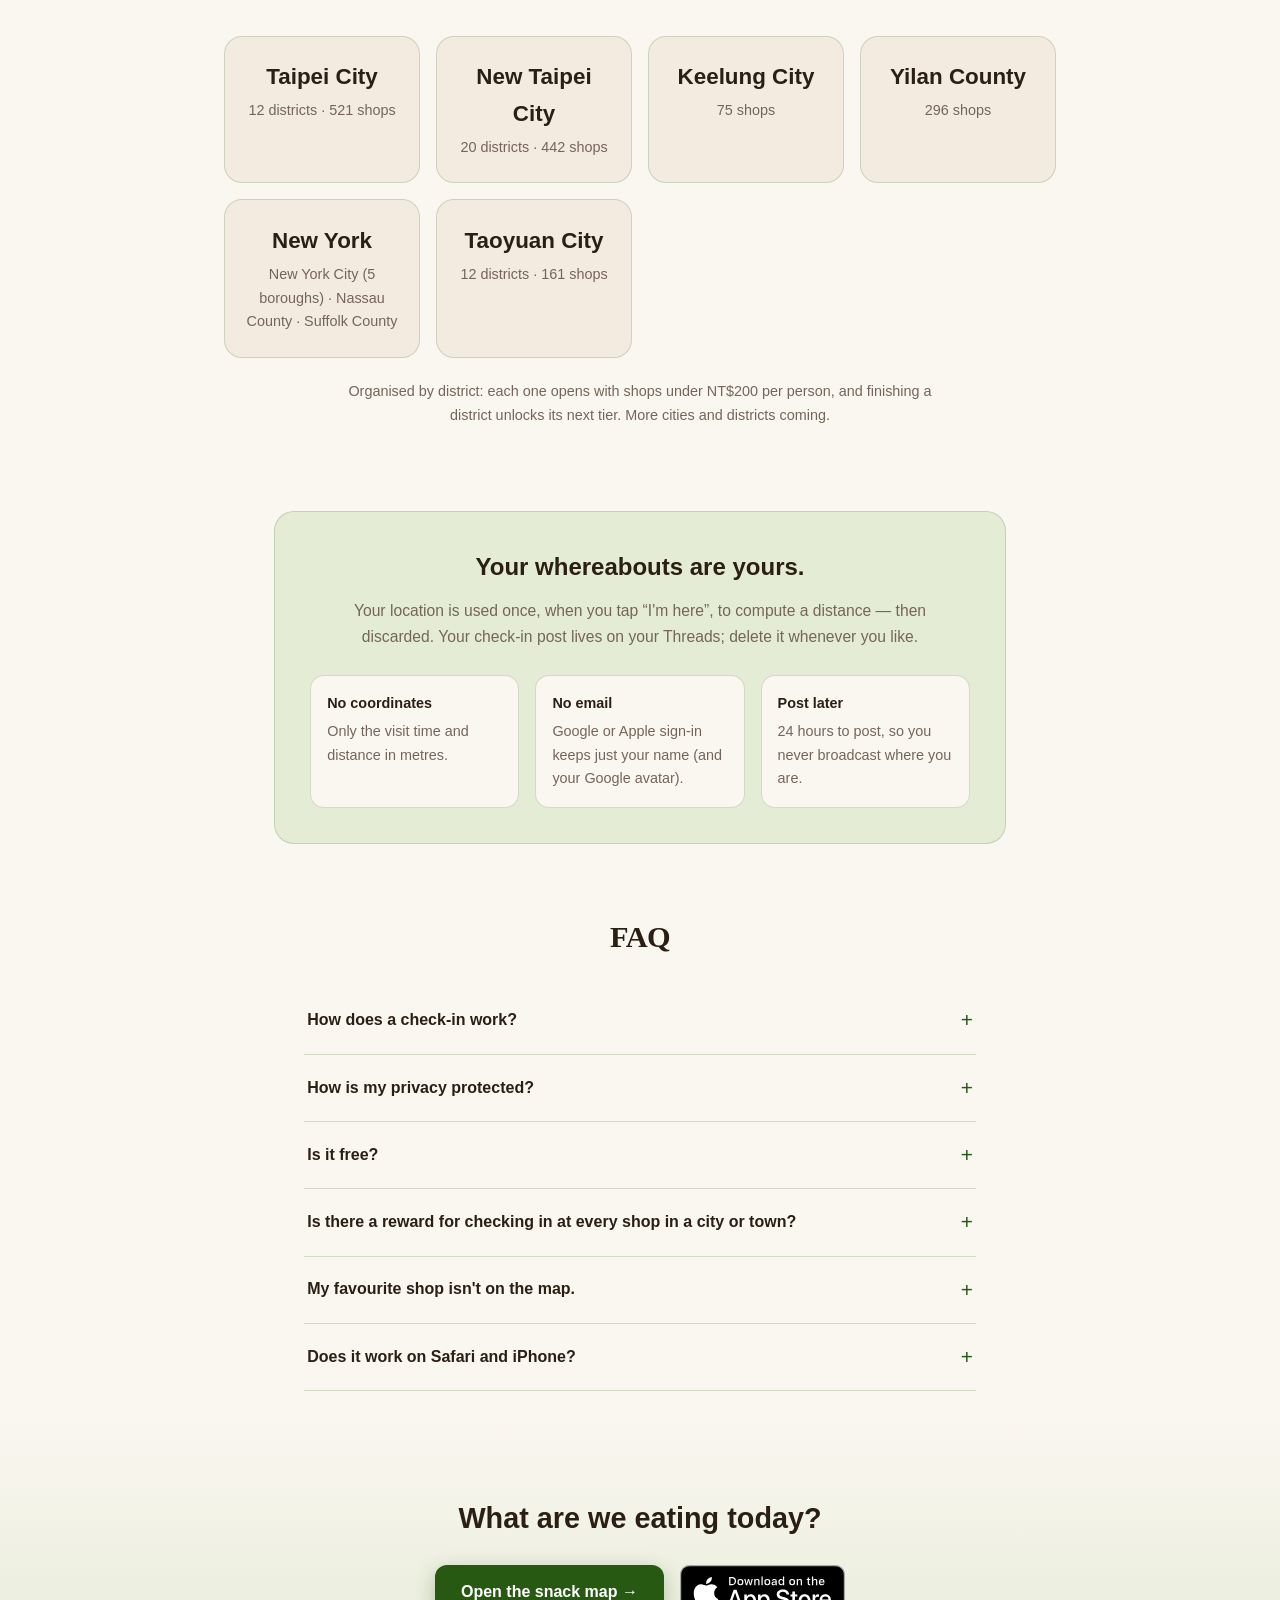
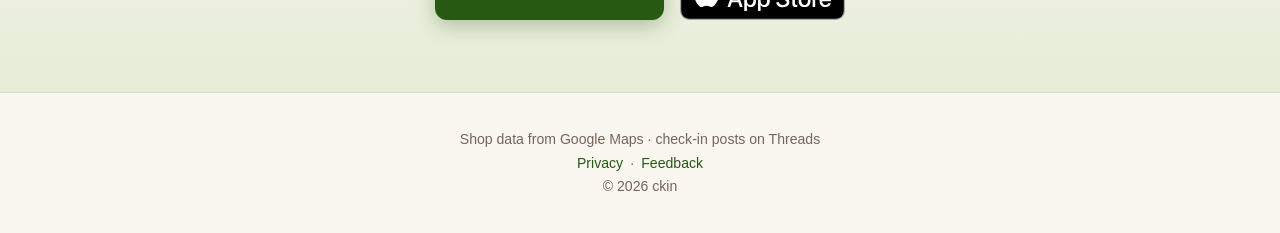
==== commit 349ee6ce: "Cities: add 桃園 (Taoyuan City) to #cities (zh + en) 12 districts, 161 shops, from ckin.cc/api/areas (" ====
--- a/en/index.html
+++ b/en/index.html
@@ -108,6 +108,7 @@
       <a class="city" href="https://ckin.cc/keelung"><b>Keelung City</b><span>75 shops</span></a>
       <a class="city" href="https://ckin.cc/yilan"><b>Yilan County</b><span>296 shops</span></a>
       <a class="city" href="https://ckin.cc/newyork/manhattan"><b>New York</b><span>New York City (5 boroughs) · Nassau County · Suffolk County</span></a>
+      <a class="city" href="https://ckin.cc/taoyuan"><b>Taoyuan City</b><span>12 districts · 161 shops</span></a>
     </div>
     <p class="plans-note">Organised by district: each one opens with shops under NT$200 per person, and finishing a district unlocks its next tier. More cities and districts coming.</p>
   </section>
--- a/site.css
+++ b/site.css
@@ -268,3 +268,121 @@
 article figure.hero-photo { margin: 0.4rem 0 2rem; }
 article figure img { width: 100%; height: auto; border-radius: 14px; border: 1px solid var(--border); display: block; }
 article figcaption { color: var(--muted); font-size: 0.88rem; margin-top: 0.6rem; text-align: center; }
+
+/* Dev-note TL;DR block */
+article .tldr { background: var(--card); border: 1px solid var(--border); border-left: 4px solid var(--accent); border-radius: 14px; padding: 1rem 1.3rem 1.1rem; margin: 1.6rem 0 2rem; }
+.tldr .label { font-size: 0.78rem; font-weight: 800; letter-spacing: 0.08em; color: var(--accent-deep); }
+.tldr ul { margin: 0.5rem 0 0; padding-left: 1.1rem; }
+.tldr li { margin: 0.45rem 0; font-size: 0.98rem; }
+.tldr li:last-child { margin-bottom: 0; }
+
+/* Dev-note animated figures (inline SVG + CSS keyframes, no library).
+   Every element's base style is the final frame; keyframes only describe how it gets there
+   (`from` / early stops with fill-mode both). So no JS, or prefers-reduced-motion, shows the
+   finished picture. With JS, html.js pauses a figure until it scrolls into view (.go), and the
+   replay button restarts it via .reset. Each figure plays once, under 5 s. */
+.fig { margin: 1.6rem 0 2rem; background: var(--card); border: 1px solid var(--border); border-radius: 16px; padding: 0.9rem 0.6rem 0.8rem; }
+.fig svg { display: block; width: 100%; max-width: 420px; height: auto; margin: 0 auto; overflow: hidden; }
+.fig figcaption { text-align: left; line-height: 1.65; margin: 0.7rem 0.5rem 0; }
+.fig .replay {
+  display: block; margin: 0.5rem 0.5rem 0 auto; font: inherit; font-size: 0.8rem; font-weight: 700; color: var(--accent-deep);
+  background: var(--bg); border: 1px solid var(--border); border-radius: 999px; padding: 0.2rem 0.8rem; cursor: pointer;
+}
+.fig .replay[hidden] { display: none; }
+.fig text { fill: var(--ink); font-size: 12px; }
+.fig .st circle { fill: var(--accent-tint); stroke: var(--accent); }
+.fig .st .n { fill: var(--accent-deep); font-size: 11px; font-weight: 800; text-anchor: middle; }
+.fig .st .h { font-size: 12.5px; font-weight: 800; }
+.fig .st .s { fill: var(--muted); font-size: 11px; }
+.fig .st.c text { text-anchor: middle; }
+/* phone and map pieces: the screen is app UI, so it keeps light colours in dark mode */
+.fig .body { fill: #1c1e22; stroke: #3a3d44; }
+.fig .island { fill: #1c1e22; }
+.fig .land { fill: #EEF1E8; }
+.fig .park { fill: #D6E5C3; }
+.fig .water { fill: none; stroke: #BFD9EA; stroke-width: 16; }
+.fig .road { fill: none; stroke: #fff; stroke-width: 5; stroke-linecap: round; }
+.fig .road.major { stroke-width: 9; }
+.fig .cream { fill: #FAF6F0; }
+.fig .paper { fill: #fff; }
+.fig .sheet { fill: #fff; stroke: rgba(43, 31, 20, 0.12); }
+.fig .bar { fill: #DDD5CB; }
+.fig .bar.dk { fill: #75655A; }
+.fig .bar.link { fill: #1d64d8; opacity: 0.75; }
+.fig .av { fill: #9caf88; }
+.fig text.ui { fill: #2B1F14; font-size: 11px; font-weight: 800; }
+.fig .mk { --c: #dc2626; }
+.fig .mk.done { --c: #15803d; }
+.fig .mk .hd { fill: var(--c); stroke: rgba(0, 0, 0, 0.18); }
+.fig .mk .g { fill: none; stroke: #fff; stroke-width: 2; stroke-linecap: round; stroke-linejoin: round; }
+.fig .mk .g2 { fill: #fff; }
+.fig .ring { fill: #0A84FF; opacity: 0; }
+.fig .me-o { fill: #fff; }
+.fig .me-i { fill: #0A84FF; }
+.fig .tap { fill: #2B1F14; opacity: 0; }
+.fig .th-bg { fill: #000; }
+.fig .th-at { fill: #fff; font-size: 13px; font-weight: 800; text-anchor: middle; }
+.fig .rule { fill: #ECE7E1; }
+.fig .photo { fill: #EFE7DB; }
+.fig .bowl { fill: #C9A27A; }
+.fig .steam, .fig .act { fill: none; stroke: #B7A796; stroke-width: 1.6; stroke-linecap: round; stroke-linejoin: round; }
+.fig .act { stroke: #2B1F14; stroke-width: 1.4; }
+.fig .gm-card { fill: #fff; }
+.fig .gm-edge { fill: none; stroke: var(--border); }
+.fig .gm-land { fill: #E8EAED; }
+.fig .gm-park { fill: #CDE8C9; }
+.fig .gm-water { fill: none; stroke: #AAD3DF; stroke-width: 14; }
+.fig .gm-road { fill: none; stroke: #fff; stroke-width: 6; stroke-linecap: round; }
+.fig .gm-road.major { stroke: #F8D57E; stroke-width: 7; }
+.fig .gm-pin .hd, .fig .mk.dest .hd { fill: #EA4335; stroke: rgba(0, 0, 0, 0.15); }
+.fig .gm-pin .g2, .fig .mk.dest .g2 { fill: #A50E0E; }
+.fig .mk.dest .halo { fill: #EA4335; opacity: 0.18; }
+.fig .gm-btn { fill: #1a73e8; }
+.fig .s-btn circle { fill: #E8F0FE; }
+.fig .s-btn path { fill: none; stroke: #1a73e8; stroke-width: 1.6; stroke-linecap: round; stroke-linejoin: round; }
+.fig .s-dot { fill: var(--accent); }
+.fig .ic-edge { fill: none; stroke: rgba(0, 0, 0, 0.15); }
+/* motion: transforms scale about each element's local origin (wrappers translate it into place) */
+.fig .zoom, .fig .me, .fig .ring, .fig .mk, .fig .tap, .fig .t-card, .fig .t-icon, .fig .s-btn, .fig .s-ic, .fig .s-map { transform-origin: 0 0; }
+.fig .st { animation: fig-st 0.35s ease var(--d, 0s) both; }
+@keyframes fig-st { from { opacity: 0.3; } }
+.fig .mk { animation: fig-drop 0.5s cubic-bezier(0.3, 1.4, 0.6, 1) var(--d, 0s) both; }
+@keyframes fig-drop { from { opacity: 0; transform: translateY(-10px) scale(0.5); } }
+.fig .tap { animation: fig-tap 0.55s ease-out var(--d, 0s) both; }
+@keyframes fig-tap { 0% { opacity: 0; transform: scale(0.4); } 20% { opacity: 0.3; } 100% { opacity: 0; transform: scale(1.7); } }
+@keyframes fig-press { 0%, 100% { transform: none; } 50% { transform: scale(0.94); } }
+@keyframes fig-pop { from { opacity: 0; transform: scale(0); } }
+@keyframes fig-fade { from { opacity: 0; } }
+/* fig 1: open on your location */
+.fig .me { animation: fig-pop 0.45s cubic-bezier(0.3, 1.5, 0.6, 1) 0.15s both; }
+.fig .ring { animation: fig-ring 1.2s ease-out 0.5s 3 both; }
+@keyframes fig-ring { from { opacity: 0.45; transform: scale(1); } to { opacity: 0; transform: scale(3.4); } }
+.fig .zoom { animation: fig-zoom 1.8s cubic-bezier(0.45, 0, 0.2, 1) 0.9s both; }
+@keyframes fig-zoom { from { transform: scale(0.4); } }
+/* fig 2: past check-in opens in Threads */
+.fig .t-card { animation: fig-press 0.35s ease 1.05s both; }
+.fig .t-app { animation: t-out 0.55s cubic-bezier(0.4, 0, 0.2, 1) 1.55s both; }
+@keyframes t-out { from { transform: none; } to { transform: translateX(-40px); } }
+.fig .t-panel { animation: t-in 0.55s cubic-bezier(0.4, 0, 0.2, 1) 1.55s both; }
+@keyframes t-in { from { transform: translateX(120px); } }
+.fig .t-icon { animation: t-icon 1.5s cubic-bezier(0.4, 0, 0.2, 1) 1.9s both; }
+@keyframes t-icon {
+  0% { opacity: 0; transform: translate(0, 72px) scale(1.4); }
+  25%, 55% { opacity: 1; transform: translate(0, 72px) scale(2.4); }
+  100% { opacity: 1; transform: none; }
+}
+.fig .t-post { animation: t-post 0.5s ease-out 3s both; }
+@keyframes t-post { from { opacity: 0; transform: translateY(14px); } }
+/* fig 3: share a place from Google Maps */
+.fig .s-btn { animation: fig-press 0.35s ease 0.65s both; }
+.fig .s-ic { animation: fig-pop 0.4s cubic-bezier(0.3, 1.5, 0.6, 1) 1s both, fig-press 0.35s ease 2.3s; }
+.fig .s-dot { animation: fig-fade 0.2s linear var(--d, 0s) both; }
+.fig .s-map { animation: s-open 0.55s cubic-bezier(0.3, 0, 0.2, 1) 2.6s both; }
+@keyframes s-open { from { opacity: 0; transform: scale(1.2); } }
+/* play only once in view, restart on replay, final frame for reduced motion */
+html.js .fig.anim:not(.go) * { animation-play-state: paused !important; }
+.fig.reset * { animation: none !important; }
+@media (prefers-reduced-motion: reduce) {
+  .fig * { animation: none !important; }
+  .fig .replay { display: none; }
+}
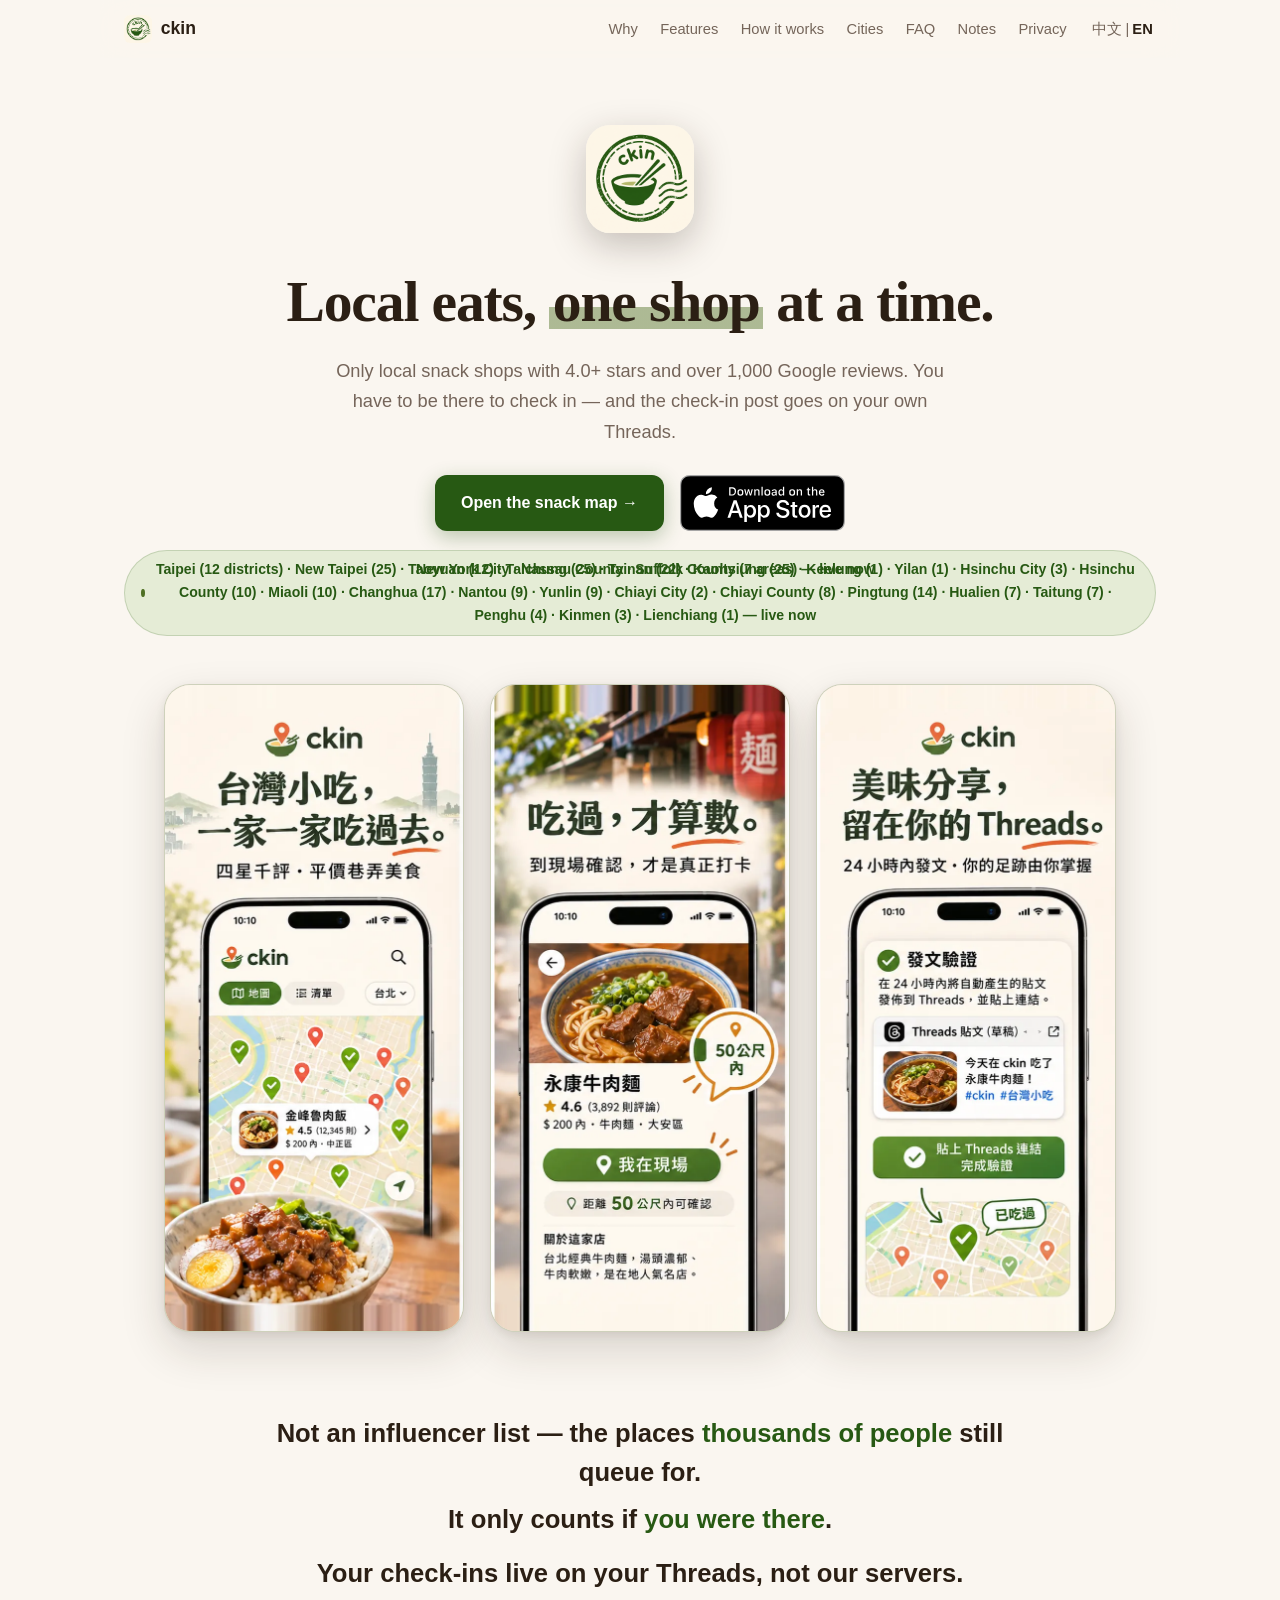
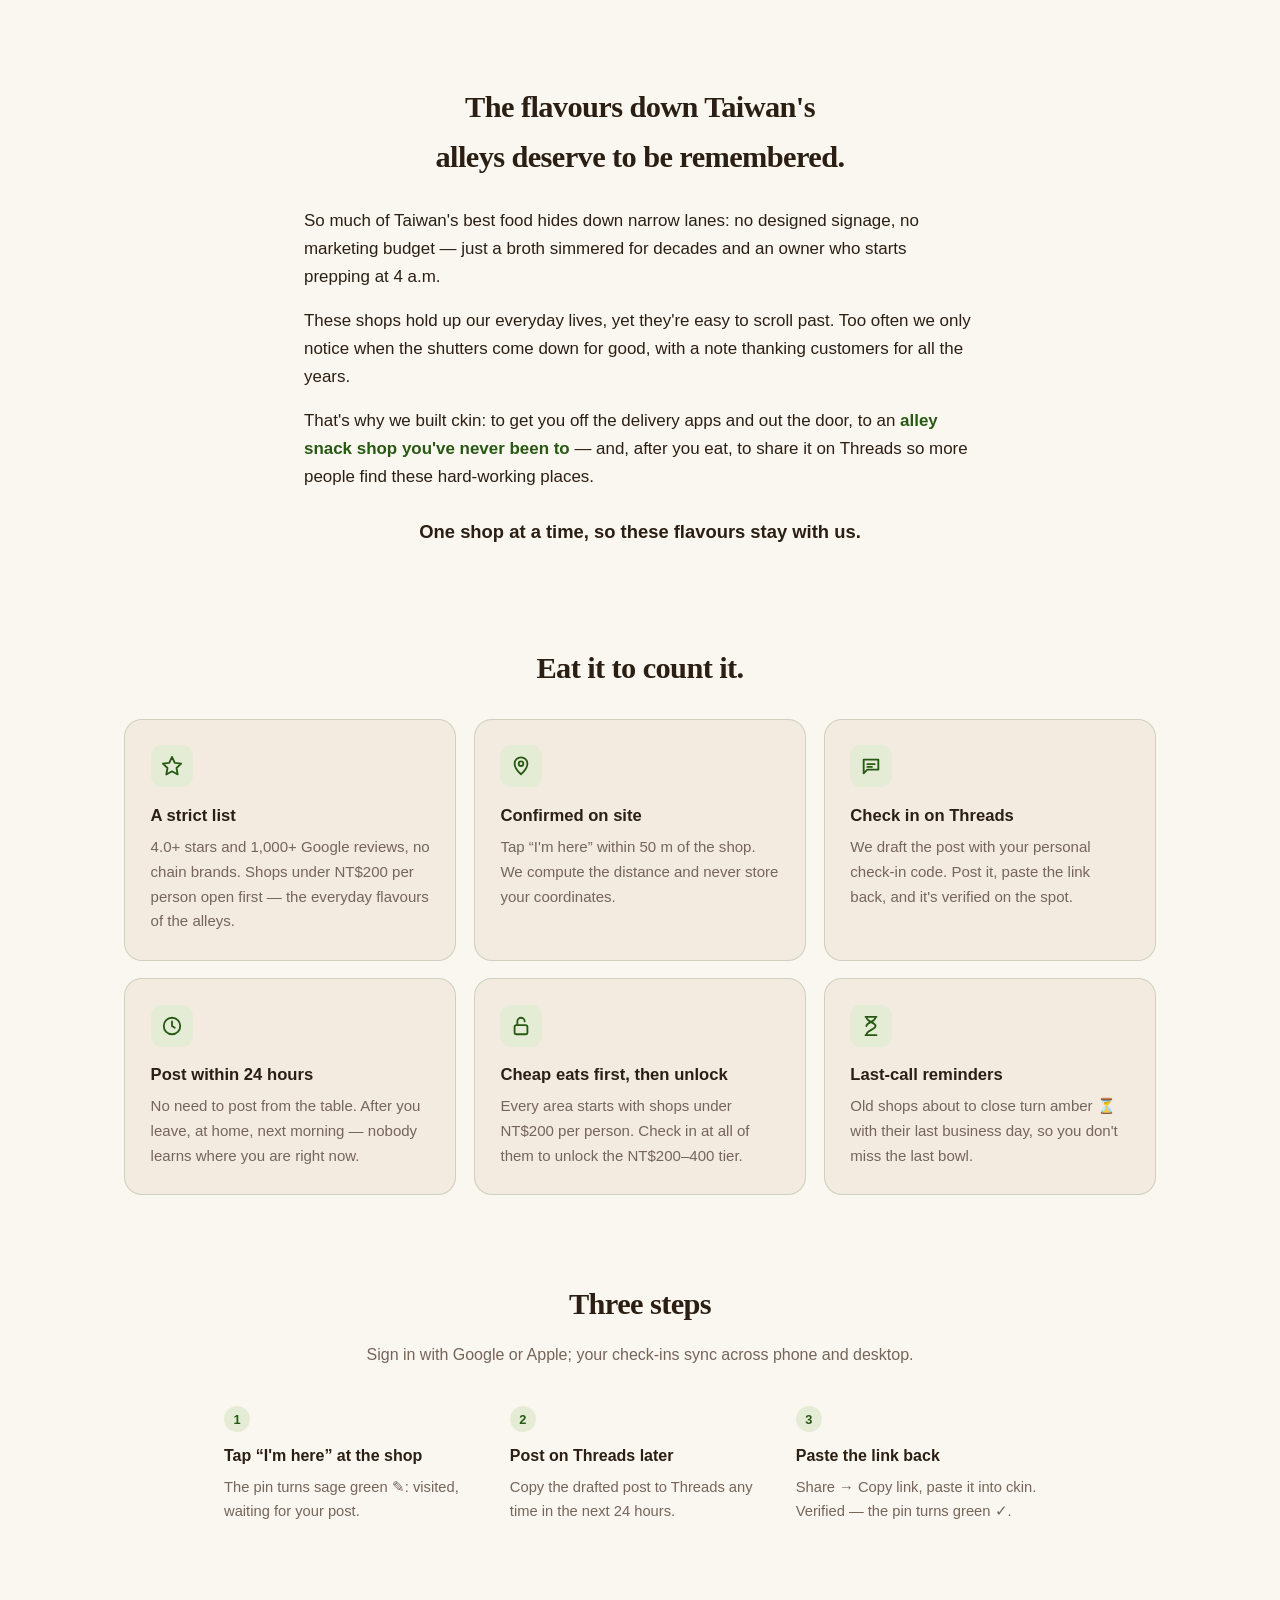
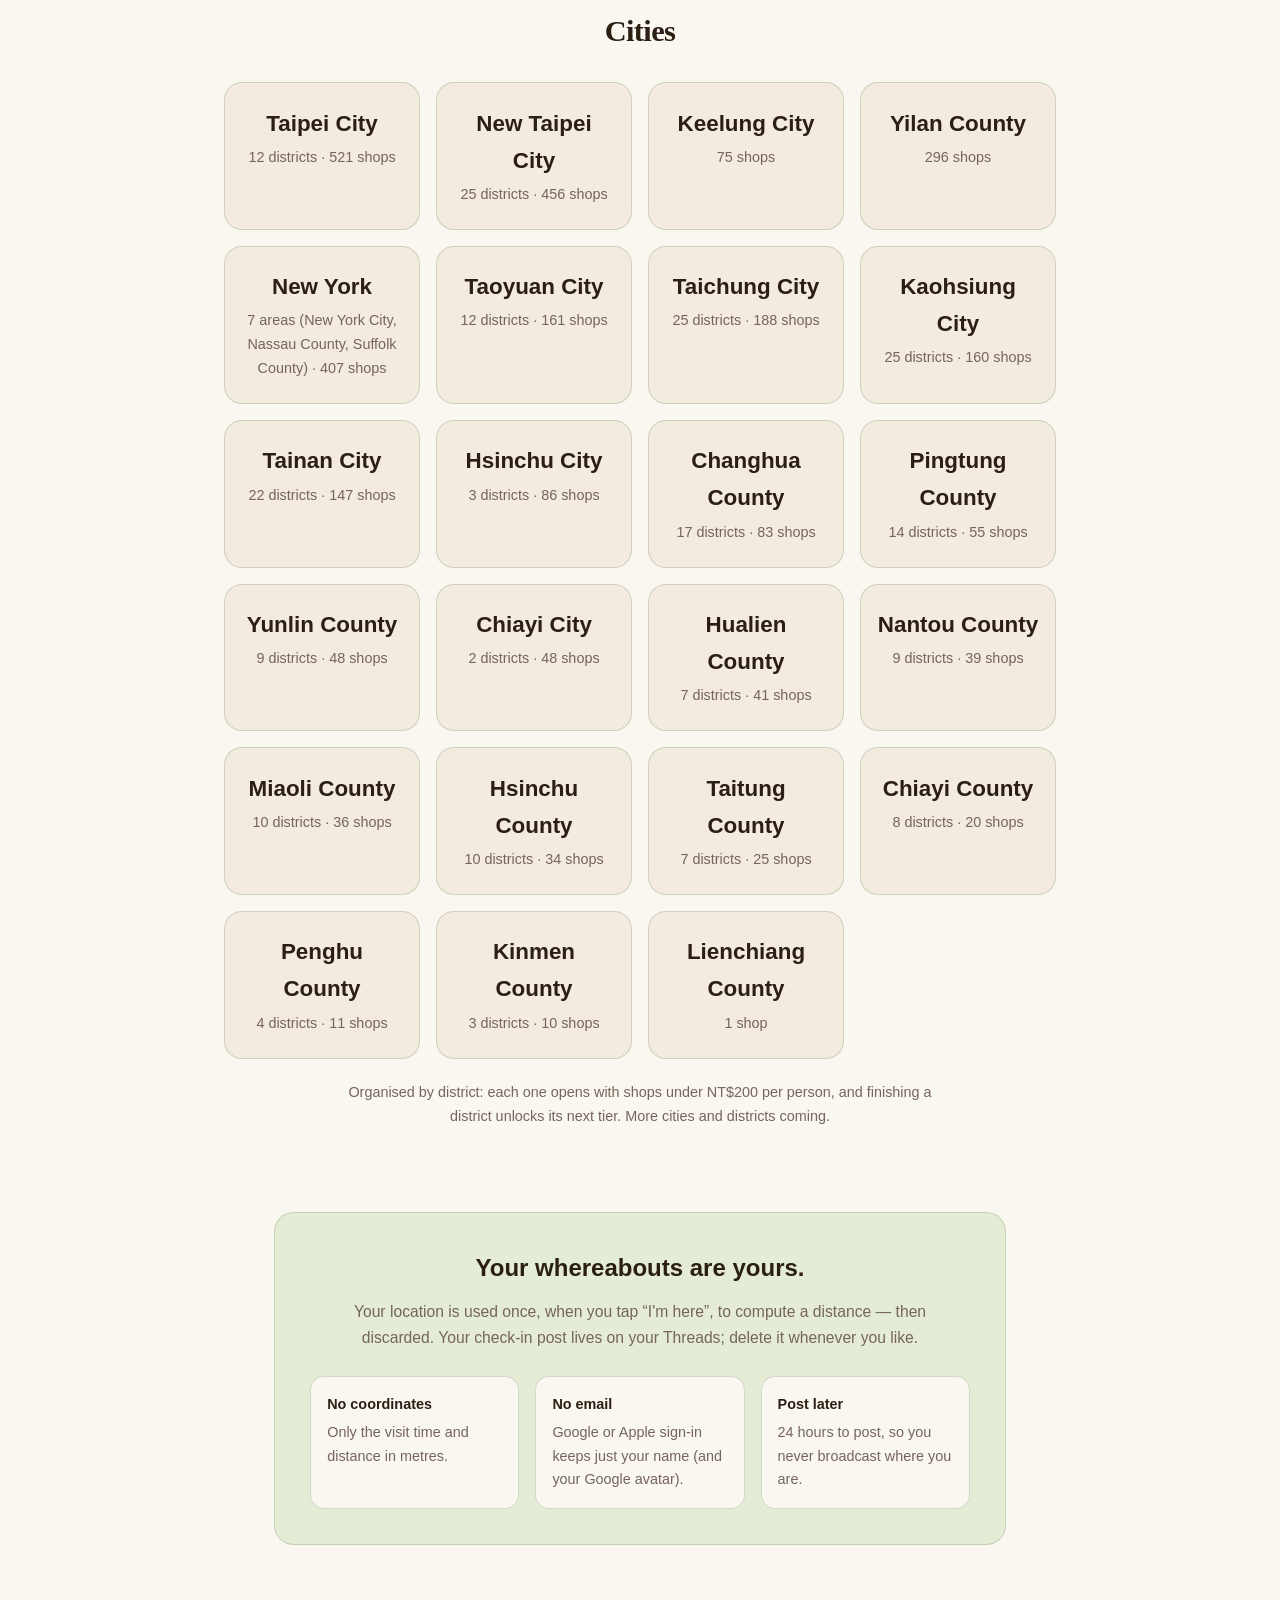
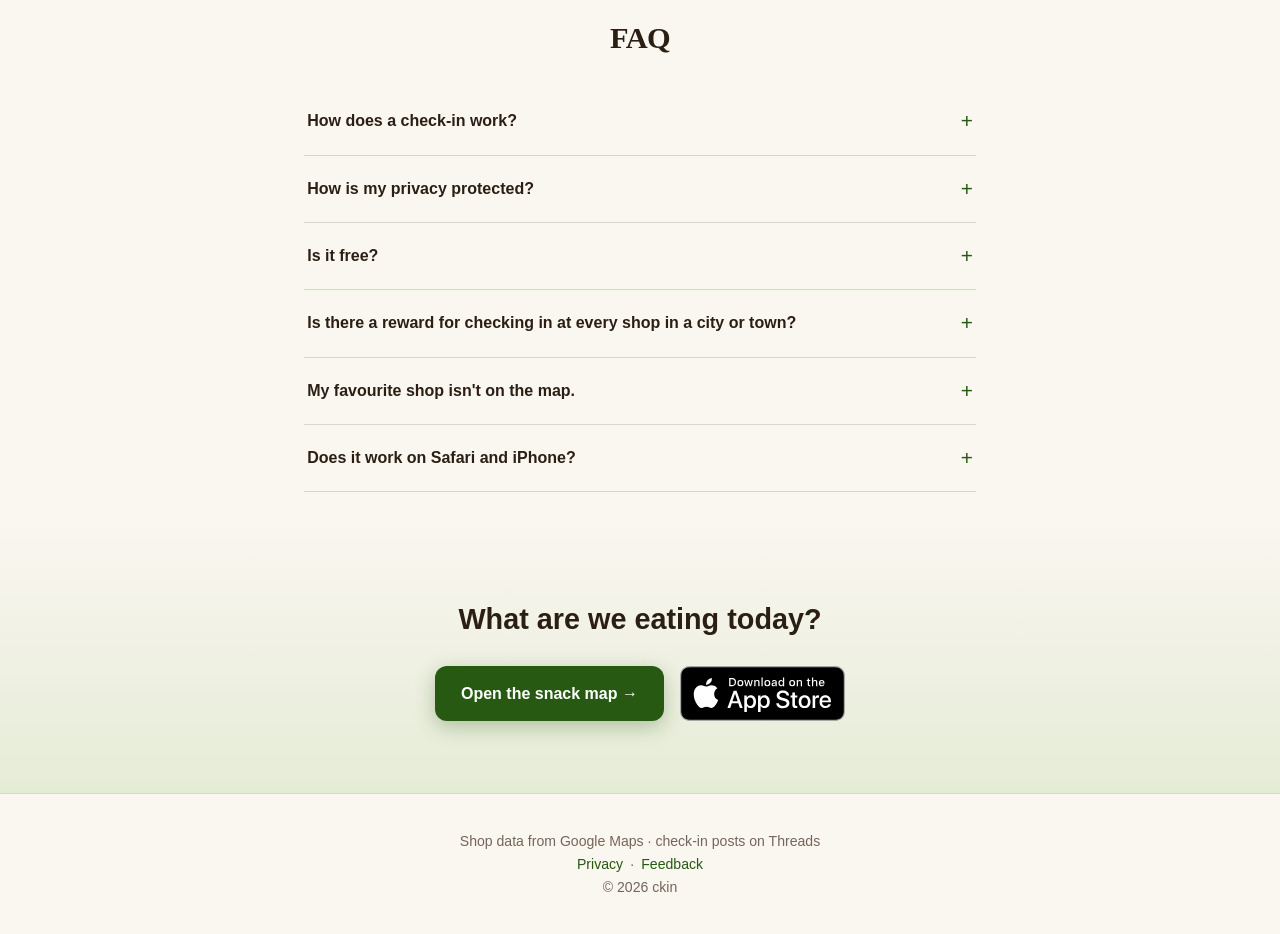
==== commit bb5de150: "Update city cards and counts for all open cities" ====
--- a/en/index.html
+++ b/en/index.html
@@ -6,7 +6,7 @@
   <title>ckin — Local eats, one shop at a time.</title>
   <meta name="description" content="A check-in map of Taiwan's best-loved snack shops: 4.0+ stars and 1,000+ Google reviews. Check in on site, post it on Threads, unlock the next price tier.">
   <meta property="og:title" content="ckin — Local eats, one shop at a time.">
-  <meta property="og:description" content="Snack shops thousands of people have rated. It only counts if you were there — and your check-in lives on your own Threads.">
+  <meta property="og:description" content="Snack shops thousands of people have rated. It only counts if you were there — and your check-in lives on your own Threads. Open now: Taipei, New Taipei, Taoyuan, Taichung, Tainan, Kaohsiung, Keelung, Yilan, Hsinchu City, Hsinchu County, Miaoli, Changhua, Nantou, Yunlin, Chiayi City, Chiayi County, Pingtung, Hualien, Taitung, Penghu, Kinmen, Lienchiang, New York.">
   <meta property="og:image" content="https://www.ckin.cc/en/og.png?v=3">
   <meta property="og:url" content="https://www.ckin.cc/en/">
   <meta property="og:type" content="website">
@@ -49,7 +49,7 @@
       <a class="cta" href="https://ckin.cc/taipei">Open the snack map →</a>
       <a class="appstore" href="https://apps.apple.com/app/id6829451051"><img src="/appstore-badge-en.svg" alt="Download on the App Store" width="144" height="48"></a>
     </div>
-    <span class="badge"><span class="badge-lines"><span>Taipei (12 districts) · New Taipei (20) · Keelung · Yilan — live now</span><span>New York City (5 boroughs) · Nassau County · Suffolk County — live now</span></span></span>
+    <span class="badge"><span class="badge-lines"><span>Taipei (12 districts) · New Taipei (25) · Taoyuan (12) · Taichung (25) · Tainan (22) · Kaohsiung (25) · Keelung (1) · Yilan (1) · Hsinchu City (3) · Hsinchu County (10) · Miaoli (10) · Changhua (17) · Nantou (9) · Yunlin (9) · Chiayi City (2) · Chiayi County (8) · Pingtung (14) · Hualien (7) · Taitung (7) · Penghu (4) · Kinmen (3) · Lienchiang (1) — live now</span><span>New York City · Nassau County · Suffolk County (7 areas) — live now</span></span></span>
 
     <div class="shots" role="region" aria-label="App screenshots" tabindex="0">
       <img src="/img/hero-01-600.webp" srcset="/img/hero-01-600.webp 600w, /img/hero-01-1200.webp 1200w" sizes="(min-width: 900px) 300px, 78vw" width="600" height="1301" loading="eager" decoding="async" alt="ckin snack map: shop pins on a map of Taipei, green checkmarks for shops you have eaten at and red for not yet, with a shop card showing rating, review count and price.">
@@ -104,11 +104,28 @@
     <h2 class="section-title">Cities</h2>
     <div class="city-grid">
       <a class="city" href="https://ckin.cc/taipei"><b>Taipei City</b><span>12 districts · 521 shops</span></a>
-      <a class="city" href="https://ckin.cc/newtaipei"><b>New Taipei City</b><span>20 districts · 442 shops</span></a>
+      <a class="city" href="https://ckin.cc/newtaipei"><b>New Taipei City</b><span>25 districts · 456 shops</span></a>
       <a class="city" href="https://ckin.cc/keelung"><b>Keelung City</b><span>75 shops</span></a>
       <a class="city" href="https://ckin.cc/yilan"><b>Yilan County</b><span>296 shops</span></a>
-      <a class="city" href="https://ckin.cc/newyork/manhattan"><b>New York</b><span>New York City (5 boroughs) · Nassau County · Suffolk County</span></a>
-      <a class="city" href="https://ckin.cc/taoyuan"><b>Taoyuan City</b><span>12 districts · 161 shops</span></a>
+      <a class="city" href="https://ckin.cc/newyork/manhattan"><b>New York</b><span>7 areas (New York City, Nassau County, Suffolk County) · 407 shops</span></a>
+      <a class="city" href="https://ckin.cc/taoyuan/taoyuan"><b>Taoyuan City</b><span>12 districts · 161 shops</span></a>
+      <a class="city" href="https://ckin.cc/taichung/zhongqu"><b>Taichung City</b><span>25 districts · 188 shops</span></a>
+      <a class="city" href="https://ckin.cc/kaohsiung/nanzi"><b>Kaohsiung City</b><span>25 districts · 160 shops</span></a>
+      <a class="city" href="https://ckin.cc/tainan/zhongxi"><b>Tainan City</b><span>22 districts · 147 shops</span></a>
+      <a class="city" href="https://ckin.cc/hsinchu/east"><b>Hsinchu City</b><span>3 districts · 86 shops</span></a>
+      <a class="city" href="https://ckin.cc/changhua/zhanghua"><b>Changhua County</b><span>17 districts · 83 shops</span></a>
+      <a class="city" href="https://ckin.cc/pingtung/pingtung"><b>Pingtung County</b><span>14 districts · 55 shops</span></a>
+      <a class="city" href="https://ckin.cc/yunlin/douliu"><b>Yunlin County</b><span>9 districts · 48 shops</span></a>
+      <a class="city" href="https://ckin.cc/chiayi/east"><b>Chiayi City</b><span>2 districts · 48 shops</span></a>
+      <a class="city" href="https://ckin.cc/hualien/hualien"><b>Hualien County</b><span>7 districts · 41 shops</span></a>
+      <a class="city" href="https://ckin.cc/nantou/nantou"><b>Nantou County</b><span>9 districts · 39 shops</span></a>
+      <a class="city" href="https://ckin.cc/miaoli/miaoli"><b>Miaoli County</b><span>10 districts · 36 shops</span></a>
+      <a class="city" href="https://ckin.cc/hsinchu-county/baoshan"><b>Hsinchu County</b><span>10 districts · 34 shops</span></a>
+      <a class="city" href="https://ckin.cc/taitung/taitung"><b>Taitung County</b><span>7 districts · 25 shops</span></a>
+      <a class="city" href="https://ckin.cc/chiayi-county/puzi"><b>Chiayi County</b><span>8 districts · 20 shops</span></a>
+      <a class="city" href="https://ckin.cc/penghu/magong"><b>Penghu County</b><span>4 districts · 11 shops</span></a>
+      <a class="city" href="https://ckin.cc/kinmen/jincheng"><b>Kinmen County</b><span>3 districts · 10 shops</span></a>
+      <a class="city" href="https://ckin.cc/lienchiang/beigan"><b>Lienchiang County</b><span>1 shop</span></a>
     </div>
     <p class="plans-note">Organised by district: each one opens with shops under NT$200 per person, and finishing a district unlocks its next tier. More cities and districts coming.</p>
   </section>
